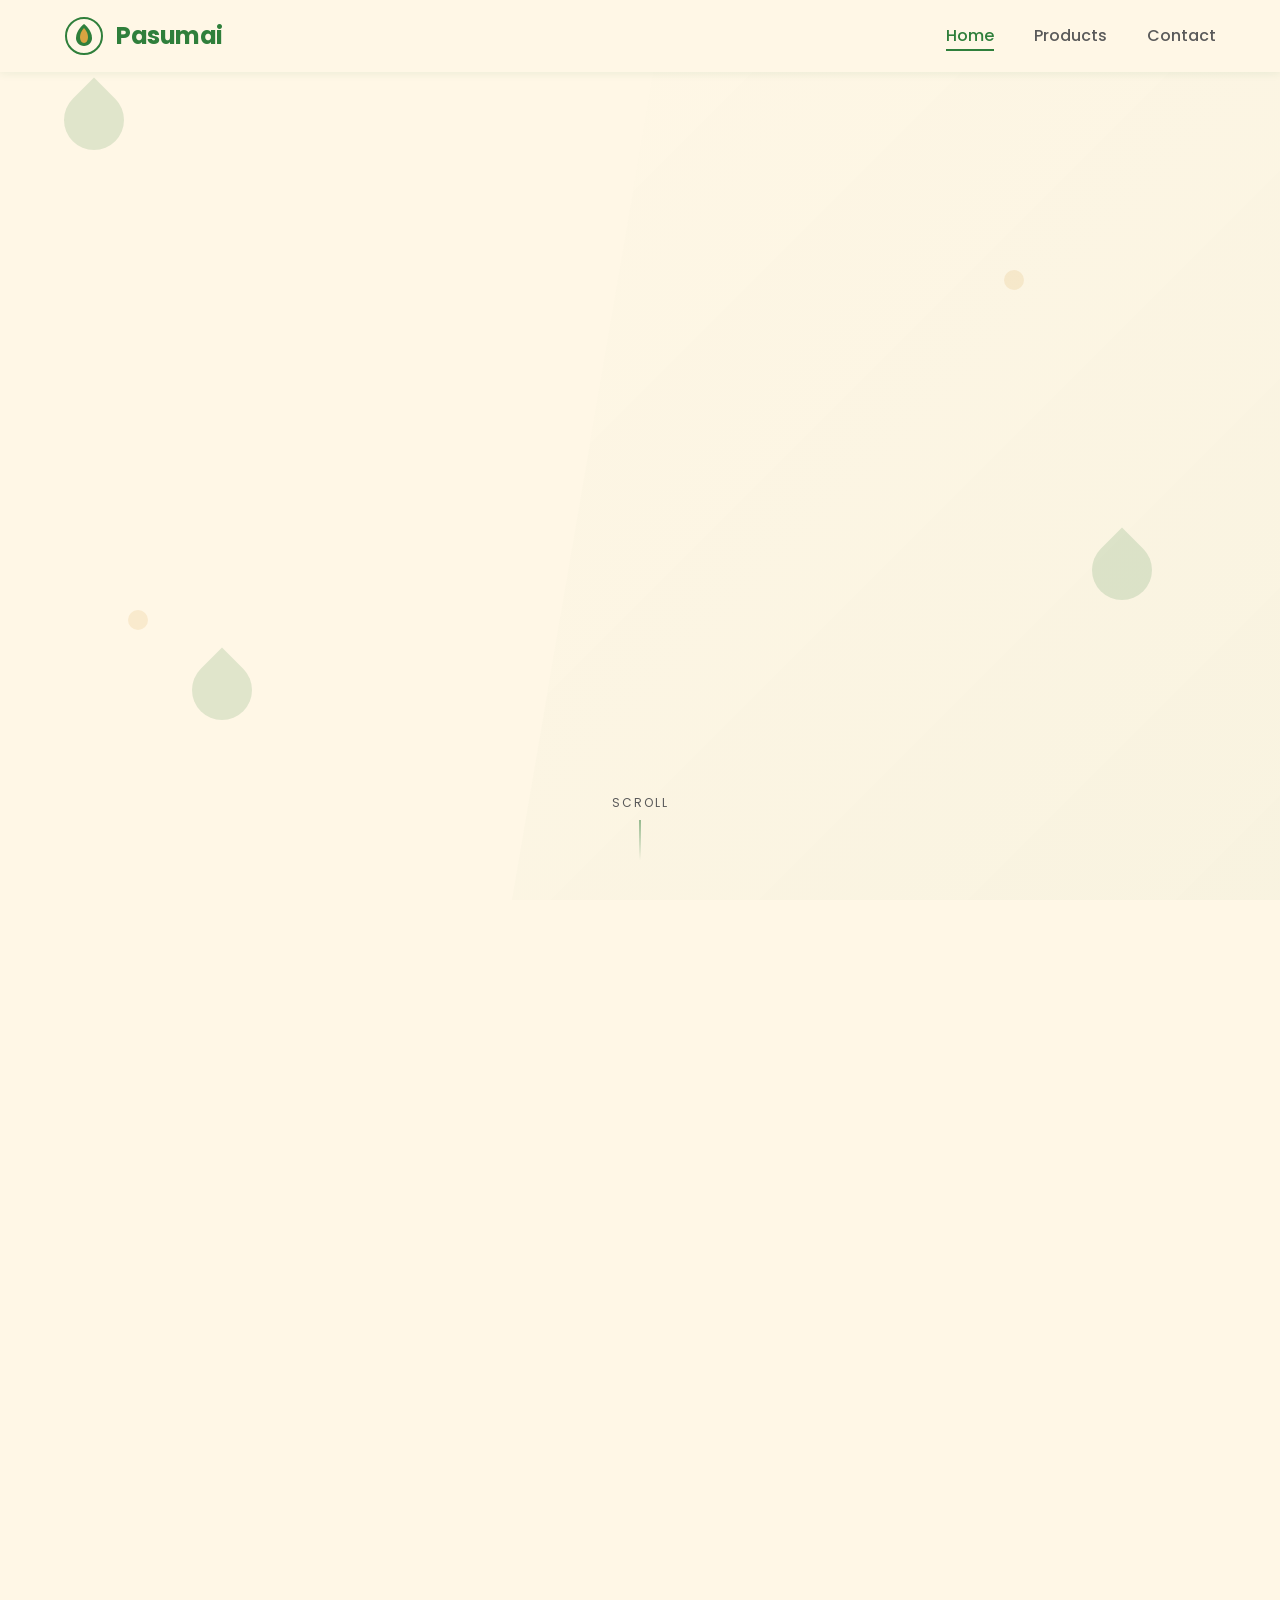
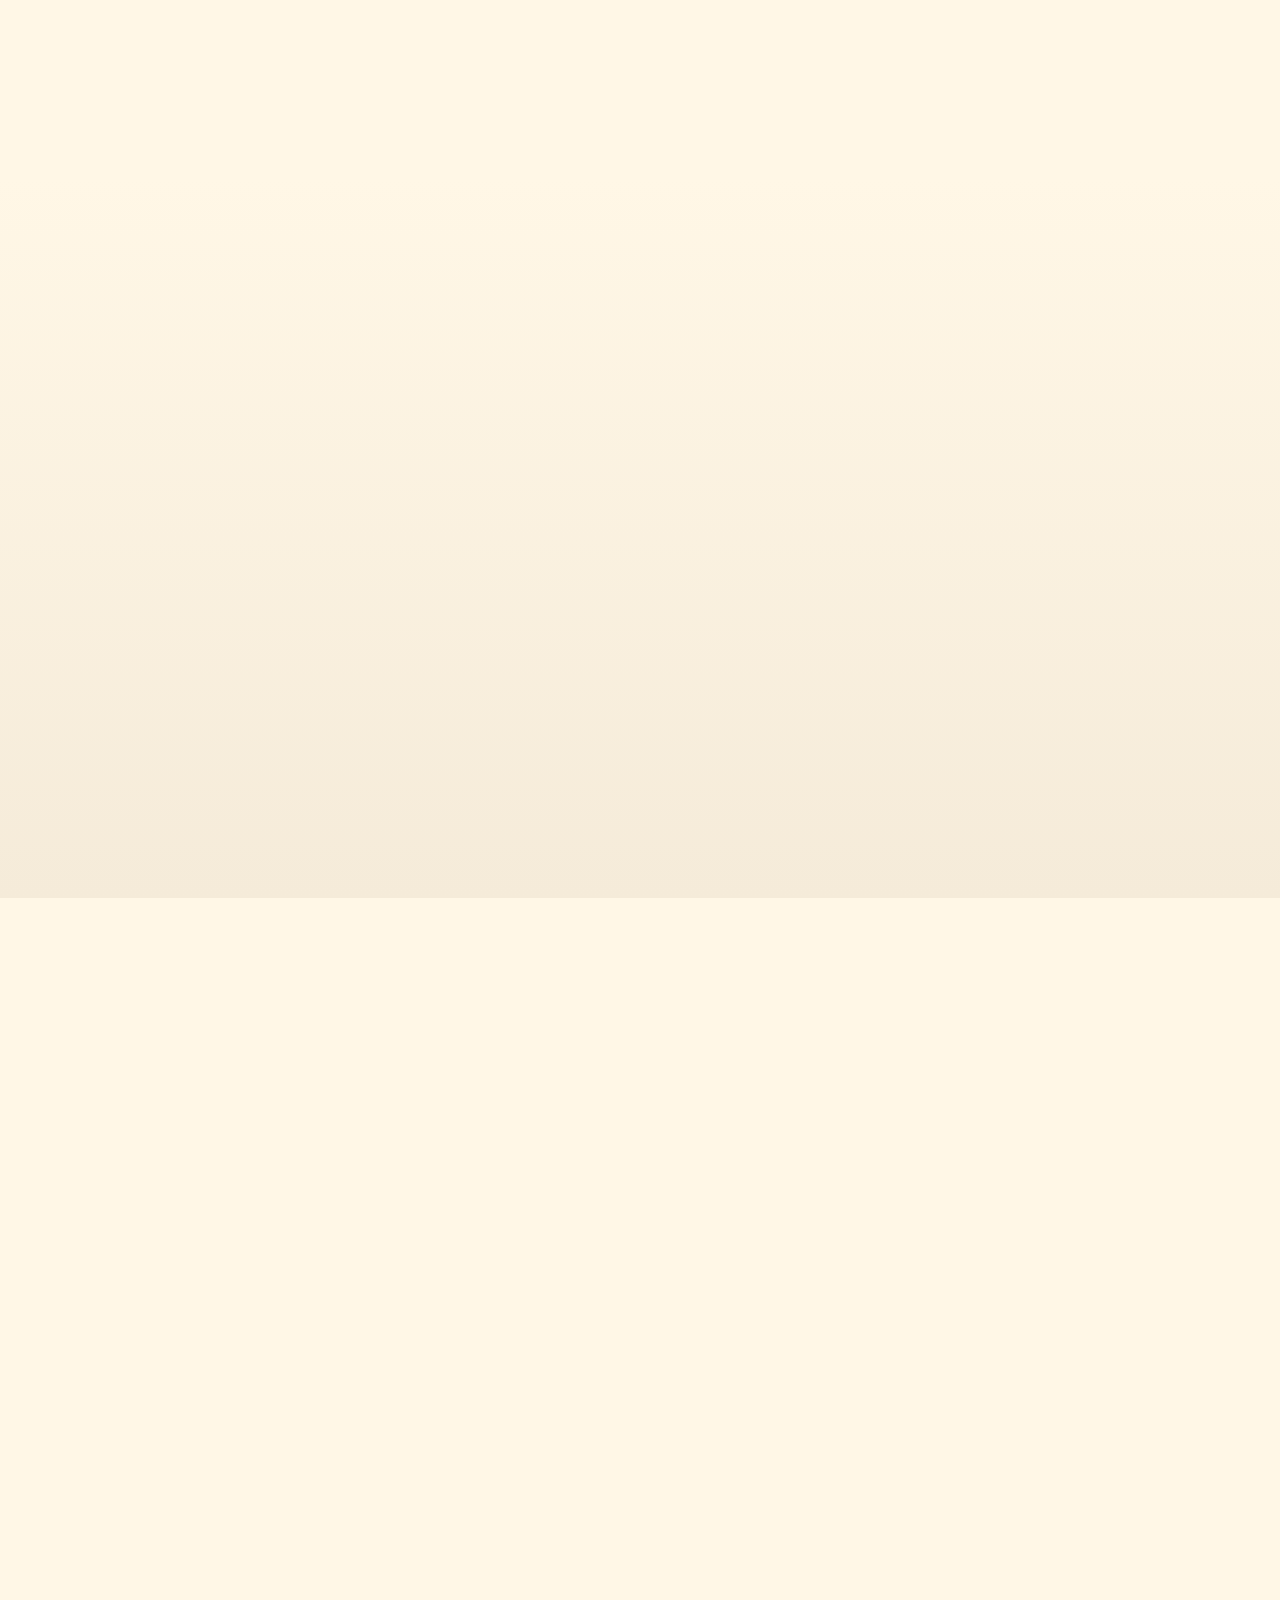
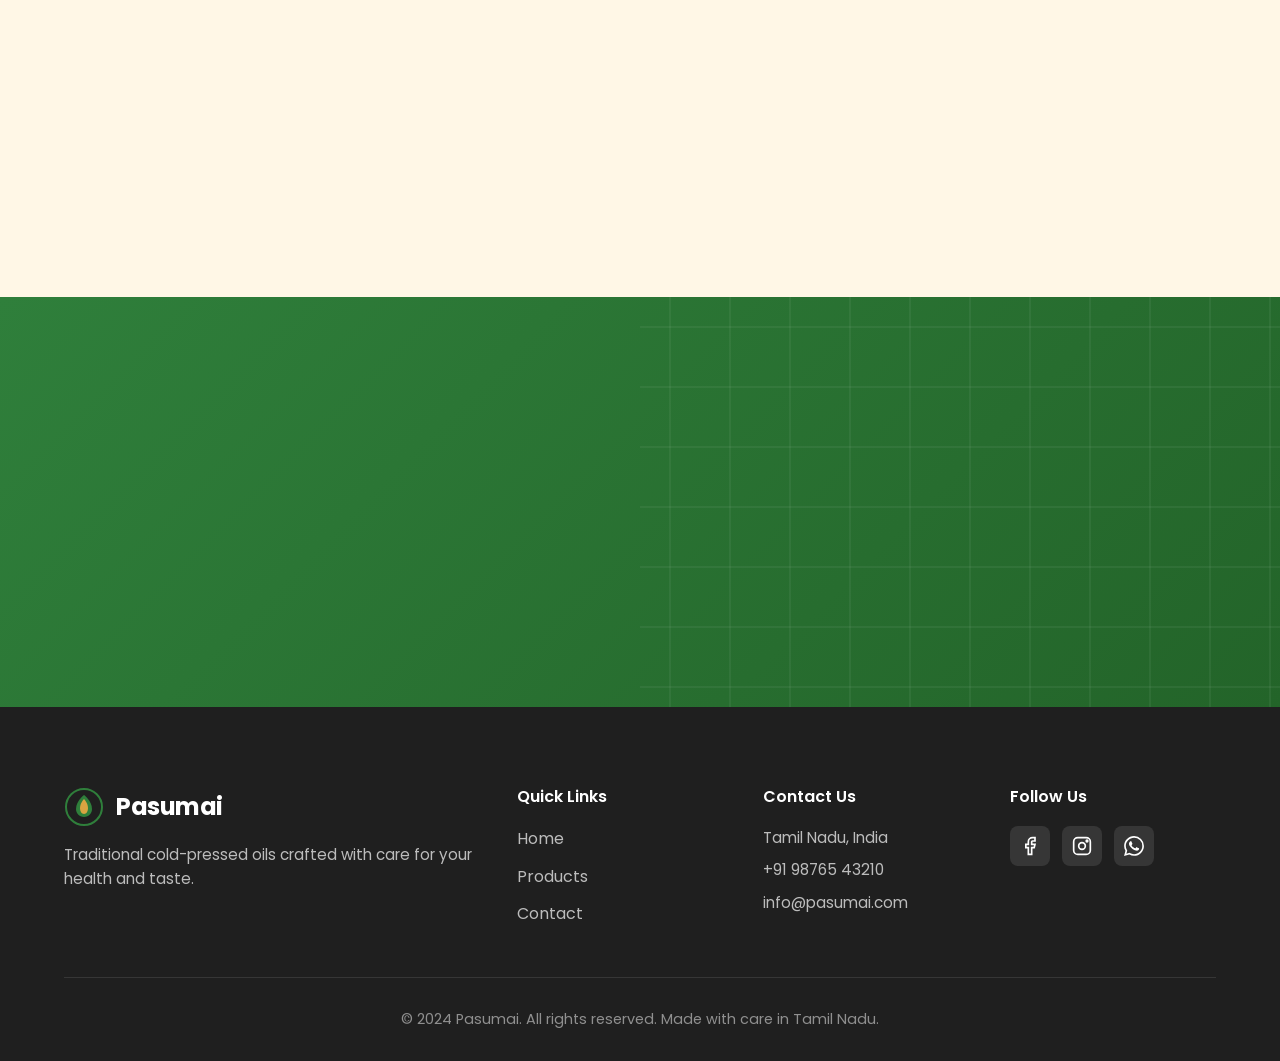
==== index.html @ 81ae9e36 "Add files via upload" ====
<!DOCTYPE html>
<html lang="en">
<head>
  <meta charset="UTF-8">
  <meta name="viewport" content="width=device-width, initial-scale=1.0">
  <title>Pasumai - Pure Cold-Pressed Oils</title>
  <link rel="preconnect" href="https://fonts.googleapis.com">
  <link rel="preconnect" href="https://fonts.gstatic.com" crossorigin>
  <link href="https://fonts.googleapis.com/css2?family=Poppins:wght@400;500;600;700&family=Tiro+Tamil&display=swap" rel="stylesheet">
  <link rel="stylesheet" href="style.css">
</head>
<body>
  <!-- Floating Elements Background -->
  <div class="floating-elements" aria-hidden="true">
    <div class="leaf leaf-1"></div>
    <div class="leaf leaf-2"></div>
    <div class="leaf leaf-3"></div>
    <div class="grain grain-1"></div>
    <div class="grain grain-2"></div>
  </div>

  <!-- Navigation -->
  <nav class="navbar" id="navbar">
    <div class="nav-container">
      <a href="index.html" class="logo">
        <svg class="logo-icon" viewBox="0 0 40 40" fill="none" xmlns="http://www.w3.org/2000/svg">
          <circle cx="20" cy="20" r="18" stroke="#2F7F3B" stroke-width="2"/>
          <path d="M20 8C20 8 12 14 12 22C12 26 15 30 20 30C25 30 28 26 28 22C28 14 20 8 20 8Z" fill="#2F7F3B"/>
          <path d="M20 12C20 12 16 16 16 21C16 24 17.5 27 20 27C22.5 27 24 24 24 21C24 16 20 12 20 12Z" fill="#D9A441"/>
        </svg>
        <span class="logo-text">Pasumai</span>
      </a>
      
      <button class="mobile-menu-btn" id="mobileMenuBtn" aria-label="Toggle menu">
        <span></span>
        <span></span>
        <span></span>
      </button>
      
      <ul class="nav-links" id="navLinks">
        <li><a href="index.html" class="active">Home</a></li>
        <li><a href="products.html">Products</a></li>
        <li><a href="contact.html">Contact</a></li>
      </ul>
    </div>
  </nav>

  <!-- Hero Section -->
  <section class="hero" id="hero">
    <div class="hero-bg-pattern"></div>
    <div class="hero-content">
      <div class="hero-text">
        <p class="hero-tagline reveal-up">Traditional Cold-Pressed Oils</p>
        <h1 class="hero-title reveal-up delay-1">Pure Oil.<br><span class="highlight">Pure Life.</span></h1>
        <p class="hero-description reveal-up delay-2">Experience the authentic taste of nature with our handcrafted chekku oils, made using traditional methods passed down through generations.</p>
        <div class="hero-buttons reveal-up delay-3">
          <a href="products.html" class="btn btn-primary">Explore Products</a>
          <a href="contact.html" class="btn btn-outline">Order Now</a>
        </div>
      </div>
      <div class="hero-visual reveal-scale">
        <div class="oil-drop-container">
          <div class="oil-drop"></div>
          <div class="oil-drop-shadow"></div>
        </div>
        <div class="decorative-circle circle-1"></div>
        <div class="decorative-circle circle-2"></div>
        <div class="decorative-circle circle-3"></div>
      </div>
    </div>
    <div class="scroll-indicator">
      <span>Scroll</span>
      <div class="scroll-line"></div>
    </div>
  </section>

  <!-- About Section -->
  <section class="about section" id="about">
    <div class="container">
      <div class="about-grid">
        <div class="about-image reveal-left">
          <div class="image-frame">
            <div class="image-placeholder">
              <svg viewBox="0 0 200 200" fill="none" xmlns="http://www.w3.org/2000/svg">
                <rect width="200" height="200" fill="#E8DCC8"/>
                <path d="M100 40C100 40 60 70 60 110C60 135 75 160 100 160C125 160 140 135 140 110C140 70 100 40 100 40Z" fill="#D9A441" opacity="0.6"/>
                <circle cx="100" cy="100" r="60" stroke="#2F7F3B" stroke-width="2" stroke-dasharray="8 4"/>
              </svg>
            </div>
          </div>
          <div class="experience-badge">
            <span class="years">25+</span>
            <span class="text">Years of<br>Tradition</span>
          </div>
        </div>
        <div class="about-content reveal-right">
          <span class="section-label">Our Story</span>
          <h2 class="section-title">Rooted in Tradition, Crafted with Care</h2>
          <p class="about-text">Pasumai was born in the heart of a small village in Tamil Nadu, where the art of cold-pressed oil making has been a cherished tradition for centuries. Our journey began with a simple mission: to bring the purest, most authentic oils to your kitchen.</p>
          <p class="about-text">Using ancient chekku methods and carefully selected seeds, we extract oils that retain all their natural nutrients, flavor, and aroma. No chemicals, no heat processing – just pure, honest oil the way nature intended.</p>
          <div class="about-stats">
            <div class="stat">
              <span class="stat-number" data-target="5000">0</span>
              <span class="stat-label">Happy Families</span>
            </div>
            <div class="stat">
              <span class="stat-number" data-target="100">0</span>
              <span class="stat-label">% Natural</span>
            </div>
            <div class="stat">
              <span class="stat-number" data-target="4">0</span>
              <span class="stat-label">Oil Varieties</span>
            </div>
          </div>
        </div>
      </div>
    </div>
  </section>

  <!-- Why Choose Us Section -->
  <section class="why-us section" id="why-us">
    <div class="container">
      <div class="section-header center reveal-up">
        <span class="section-label">Why Pasumai</span>
        <h2 class="section-title">The Difference is in the Details</h2>
      </div>
      <div class="features-grid">
        <div class="feature-card reveal-up delay-1">
          <div class="feature-icon">
            <svg viewBox="0 0 48 48" fill="none" xmlns="http://www.w3.org/2000/svg">
              <circle cx="24" cy="24" r="22" stroke="#2F7F3B" stroke-width="2"/>
              <path d="M24 12V36M16 20C16 20 18 16 24 16C30 16 32 20 32 20" stroke="#2F7F3B" stroke-width="2" stroke-linecap="round"/>
              <circle cx="24" cy="28" r="4" fill="#D9A441"/>
            </svg>
          </div>
          <h3 class="feature-title">100% Natural</h3>
          <p class="feature-text">No preservatives, no chemicals. Just pure, cold-pressed oil extracted from the finest seeds and nuts.</p>
        </div>
        <div class="feature-card reveal-up delay-2">
          <div class="feature-icon">
            <svg viewBox="0 0 48 48" fill="none" xmlns="http://www.w3.org/2000/svg">
              <circle cx="24" cy="24" r="22" stroke="#2F7F3B" stroke-width="2"/>
              <rect x="16" y="18" width="16" height="20" rx="2" stroke="#2F7F3B" stroke-width="2"/>
              <path d="M20 18V14C20 11.8 21.8 10 24 10C26.2 10 28 11.8 28 14V18" stroke="#2F7F3B" stroke-width="2"/>
              <circle cx="24" cy="28" r="3" fill="#D9A441"/>
            </svg>
          </div>
          <h3 class="feature-title">Traditional Method</h3>
          <p class="feature-text">Our chekku (wooden press) method preserves nutrients and delivers authentic flavor that modern methods cannot match.</p>
        </div>
        <div class="feature-card reveal-up delay-3">
          <div class="feature-icon">
            <svg viewBox="0 0 48 48" fill="none" xmlns="http://www.w3.org/2000/svg">
              <circle cx="24" cy="24" r="22" stroke="#2F7F3B" stroke-width="2"/>
              <path d="M16 28L22 34L34 18" stroke="#2F7F3B" stroke-width="3" stroke-linecap="round" stroke-linejoin="round"/>
            </svg>
          </div>
          <h3 class="feature-title">Quality Assured</h3>
          <p class="feature-text">Every batch is carefully tested to ensure purity, freshness, and consistent quality you can trust.</p>
        </div>
        <div class="feature-card reveal-up delay-4">
          <div class="feature-icon">
            <svg viewBox="0 0 48 48" fill="none" xmlns="http://www.w3.org/2000/svg">
              <circle cx="24" cy="24" r="22" stroke="#2F7F3B" stroke-width="2"/>
              <path d="M24 12L27 21H36L29 27L31 36L24 31L17 36L19 27L12 21H21L24 12Z" fill="#D9A441"/>
            </svg>
          </div>
          <h3 class="feature-title">Farm Fresh</h3>
          <p class="feature-text">We source directly from local farmers, ensuring fair prices and the freshest ingredients for our oils.</p>
        </div>
      </div>
    </div>
  </section>

  <!-- Featured Products Section -->
  <section class="featured-products section" id="featured">
    <div class="container">
      <div class="section-header reveal-up">
        <span class="section-label">Our Products</span>
        <h2 class="section-title">Handcrafted with Love</h2>
      </div>
      <div class="products-preview">
        <div class="product-card reveal-up delay-1">
          <div class="product-image">
            <div class="product-placeholder">
              <svg viewBox="0 0 100 100" fill="none" xmlns="http://www.w3.org/2000/svg">
                <rect width="100" height="100" fill="#F5EBD9"/>
                <path d="M50 25C50 25 30 40 30 60C30 75 38 85 50 85C62 85 70 75 70 60C70 40 50 25 50 25Z" fill="#C9A227"/>
              </svg>
            </div>
            <span class="product-badge">Bestseller</span>
          </div>
          <div class="product-info">
            <h3 class="product-name">Groundnut Oil</h3>
            <p class="product-desc">Perfect for everyday cooking with a rich, nutty flavor</p>
            <div class="product-price">₹220 <span>/ Liter</span></div>
          </div>
        </div>
        <div class="product-card reveal-up delay-2">
          <div class="product-image">
            <div class="product-placeholder">
              <svg viewBox="0 0 100 100" fill="none" xmlns="http://www.w3.org/2000/svg">
                <rect width="100" height="100" fill="#F5EBD9"/>
                <path d="M50 25C50 25 30 40 30 60C30 75 38 85 50 85C62 85 70 75 70 60C70 40 50 25 50 25Z" fill="#8B6914"/>
              </svg>
            </div>
            <span class="product-badge">Premium</span>
          </div>
          <div class="product-info">
            <h3 class="product-name">Nallennai (Sesame Oil)</h3>
            <p class="product-desc">Traditional sesame oil in two special variants</p>
            <div class="product-price">From ₹330 <span>/ Liter</span></div>
          </div>
        </div>
        <div class="product-card reveal-up delay-3">
          <div class="product-image">
            <div class="product-placeholder">
              <svg viewBox="0 0 100 100" fill="none" xmlns="http://www.w3.org/2000/svg">
                <rect width="100" height="100" fill="#F5EBD9"/>
                <path d="M50 25C50 25 30 40 30 60C30 75 38 85 50 85C62 85 70 75 70 60C70 40 50 25 50 25Z" fill="#E8E8E8"/>
              </svg>
            </div>
            <span class="product-badge">Pure</span>
          </div>
          <div class="product-info">
            <h3 class="product-name">Coconut Oil</h3>
            <p class="product-desc">Premium cold-pressed coconut oil for cooking and skin</p>
            <div class="product-price">₹380 <span>/ Liter</span></div>
          </div>
        </div>
      </div>
      <div class="section-cta reveal-up">
        <a href="products.html" class="btn btn-primary">View All Products</a>
      </div>
    </div>
  </section>

  <!-- CTA Section -->
  <section class="cta-section">
    <div class="cta-bg"></div>
    <div class="container">
      <div class="cta-content reveal-up">
        <h2>Ready to Experience Pure Goodness?</h2>
        <p>Order your first bottle of authentic cold-pressed oil today and taste the difference.</p>
        <a href="contact.html" class="btn btn-light">Place Your Order</a>
      </div>
    </div>
  </section>

  <!-- Footer -->
  <footer class="footer">
    <div class="container">
      <div class="footer-grid">
        <div class="footer-brand">
          <a href="index.html" class="logo">
            <svg class="logo-icon" viewBox="0 0 40 40" fill="none" xmlns="http://www.w3.org/2000/svg">
              <circle cx="20" cy="20" r="18" stroke="#2F7F3B" stroke-width="2"/>
              <path d="M20 8C20 8 12 14 12 22C12 26 15 30 20 30C25 30 28 26 28 22C28 14 20 8 20 8Z" fill="#2F7F3B"/>
              <path d="M20 12C20 12 16 16 16 21C16 24 17.5 27 20 27C22.5 27 24 24 24 21C24 16 20 12 20 12Z" fill="#D9A441"/>
            </svg>
            <span class="logo-text">Pasumai</span>
          </a>
          <p class="footer-desc">Traditional cold-pressed oils crafted with care for your health and taste.</p>
        </div>
        <div class="footer-links">
          <h4>Quick Links</h4>
          <ul>
            <li><a href="index.html">Home</a></li>
            <li><a href="products.html">Products</a></li>
            <li><a href="contact.html">Contact</a></li>
          </ul>
        </div>
        <div class="footer-contact">
          <h4>Contact Us</h4>
          <p>Tamil Nadu, India</p>
          <p>+91 98765 43210</p>
          <p>info@pasumai.com</p>
        </div>
        <div class="footer-social">
          <h4>Follow Us</h4>
          <div class="social-links">
            <a href="#" aria-label="Facebook" class="social-link">
              <svg viewBox="0 0 24 24" fill="none" stroke="currentColor" stroke-width="2">
                <path d="M18 2h-3a5 5 0 0 0-5 5v3H7v4h3v8h4v-8h3l1-4h-4V7a1 1 0 0 1 1-1h3z"/>
              </svg>
            </a>
            <a href="#" aria-label="Instagram" class="social-link">
              <svg viewBox="0 0 24 24" fill="none" stroke="currentColor" stroke-width="2">
                <rect x="2" y="2" width="20" height="20" rx="5"/>
                <circle cx="12" cy="12" r="4"/>
                <circle cx="18" cy="6" r="1" fill="currentColor"/>
              </svg>
            </a>
            <a href="#" aria-label="WhatsApp" class="social-link">
              <svg viewBox="0 0 24 24" fill="currentColor">
                <path d="M17.472 14.382c-.297-.149-1.758-.867-2.03-.967-.273-.099-.471-.148-.67.15-.197.297-.767.966-.94 1.164-.173.199-.347.223-.644.075-.297-.15-1.255-.463-2.39-1.475-.883-.788-1.48-1.761-1.653-2.059-.173-.297-.018-.458.13-.606.134-.133.298-.347.446-.52.149-.174.198-.298.298-.497.099-.198.05-.371-.025-.52-.075-.149-.669-1.612-.916-2.207-.242-.579-.487-.5-.669-.51-.173-.008-.371-.01-.57-.01-.198 0-.52.074-.792.372-.272.297-1.04 1.016-1.04 2.479 0 1.462 1.065 2.875 1.213 3.074.149.198 2.096 3.2 5.077 4.487.709.306 1.262.489 1.694.625.712.227 1.36.195 1.871.118.571-.085 1.758-.719 2.006-1.413.248-.694.248-1.289.173-1.413-.074-.124-.272-.198-.57-.347m-5.421 7.403h-.004a9.87 9.87 0 01-5.031-1.378l-.361-.214-3.741.982.998-3.648-.235-.374a9.86 9.86 0 01-1.51-5.26c.001-5.45 4.436-9.884 9.888-9.884 2.64 0 5.122 1.03 6.988 2.898a9.825 9.825 0 012.893 6.994c-.003 5.45-4.437 9.884-9.885 9.884m8.413-18.297A11.815 11.815 0 0012.05 0C5.495 0 .16 5.335.157 11.892c0 2.096.547 4.142 1.588 5.945L.057 24l6.305-1.654a11.882 11.882 0 005.683 1.448h.005c6.554 0 11.89-5.335 11.893-11.893a11.821 11.821 0 00-3.48-8.413z"/>
              </svg>
            </a>
          </div>
        </div>
      </div>
      <div class="footer-bottom">
        <p>&copy; 2024 Pasumai. All rights reserved. Made with care in Tamil Nadu.</p>
      </div>
    </div>
  </footer>

  <script src="script.js"></script>
</body>
</html>
---- style.css ----
/* ================================
   PASUMAI - Cold-Pressed Oils
   Premium Traditional Brand
   ================================ */

/* CSS Variables */
:root {
  --primary: #2F7F3B;
  --primary-dark: #236429;
  --primary-light: #4A9E58;
  --accent: #D9A441;
  --accent-light: #E8BC6A;
  --brown: #5A3B1E;
  --brown-light: #8B6240;
  --cream: #FFF7E6;
  --cream-dark: #F5EBD9;
  --text-dark: #1F1F1F;
  --text-muted: #5A5A5A;
  --white: #FFFFFF;
  --shadow-sm: 0 2px 8px rgba(47, 127, 59, 0.08);
  --shadow-md: 0 4px 20px rgba(47, 127, 59, 0.12);
  --shadow-lg: 0 8px 40px rgba(47, 127, 59, 0.15);
  --radius-sm: 8px;
  --radius-md: 12px;
  --radius-lg: 20px;
  --transition: 0.3s cubic-bezier(0.4, 0, 0.2, 1);
}

/* Reset & Base */
*, *::before, *::after {
  margin: 0;
  padding: 0;
  box-sizing: border-box;
}

html {
  scroll-behavior: smooth;
}

body {
  font-family: 'Poppins', sans-serif;
  font-weight: 400;
  font-size: 16px;
  line-height: 1.6;
  color: var(--text-dark);
  background-color: var(--cream);
  overflow-x: hidden;
}

img {
  max-width: 100%;
  display: block;
}

a {
  text-decoration: none;
  color: inherit;
  transition: var(--transition);
}

ul {
  list-style: none;
}

/* Typography */
h1, h2, h3, h4 {
  font-weight: 600;
  line-height: 1.2;
  color: var(--text-dark);
}

h1 { font-size: clamp(2.5rem, 5vw, 4rem); }
h2 { font-size: clamp(1.8rem, 4vw, 2.5rem); }
h3 { font-size: clamp(1.3rem, 3vw, 1.5rem); }

/* Container */
.container {
  width: 100%;
  max-width: 1200px;
  margin: 0 auto;
  padding: 0 24px;
}

/* Section */
.section {
  padding: 100px 0;
}

@media (max-width: 768px) {
  .section {
    padding: 60px 0;
  }
}

/* ================================
   FLOATING ELEMENTS (Background)
   ================================ */
.floating-elements {
  position: fixed;
  top: 0;
  left: 0;
  width: 100%;
  height: 100%;
  pointer-events: none;
  z-index: -1;
  overflow: hidden;
}

.leaf, .grain {
  position: absolute;
  opacity: 0.15;
  animation: floatLeaf 20s ease-in-out infinite;
}

.leaf {
  width: 60px;
  height: 60px;
  background: var(--primary);
  border-radius: 0 50% 50% 50%;
  transform: rotate(45deg);
}

.leaf-1 { top: 10%; left: 5%; animation-delay: 0s; }
.leaf-2 { top: 60%; right: 10%; animation-delay: -7s; }
.leaf-3 { bottom: 20%; left: 15%; animation-delay: -14s; }

.grain {
  width: 20px;
  height: 20px;
  background: var(--accent);
  border-radius: 50%;
}

.grain-1 { top: 30%; right: 20%; animation-delay: -3s; animation-duration: 25s; }
.grain-2 { bottom: 30%; left: 10%; animation-delay: -10s; animation-duration: 22s; }

@keyframes floatLeaf {
  0%, 100% {
    transform: rotate(45deg) translateY(0) translateX(0);
  }
  25% {
    transform: rotate(55deg) translateY(-20px) translateX(10px);
  }
  50% {
    transform: rotate(45deg) translateY(-40px) translateX(-5px);
  }
  75% {
    transform: rotate(35deg) translateY(-20px) translateX(15px);
  }
}

/* ================================
   NAVIGATION
   ================================ */
.navbar {
  position: fixed;
  top: 0;
  left: 0;
  width: 100%;
  z-index: 1000;
  background: rgba(255, 247, 230, 0.95);
  backdrop-filter: blur(10px);
  box-shadow: var(--shadow-sm);
  transition: var(--transition);
}

.navbar.scrolled {
  background: rgba(255, 255, 255, 0.98);
  box-shadow: var(--shadow-md);
}

.nav-container {
  display: flex;
  justify-content: space-between;
  align-items: center;
  max-width: 1200px;
  margin: 0 auto;
  padding: 16px 24px;
}

.logo {
  display: flex;
  align-items: center;
  gap: 12px;
}

.logo-icon {
  width: 40px;
  height: 40px;
}

.logo-text {
  font-size: 1.5rem;
  font-weight: 700;
  color: var(--primary);
  letter-spacing: -0.5px;
}

.nav-links {
  display: flex;
  gap: 40px;
}

.nav-links a {
  font-weight: 500;
  color: var(--text-muted);
  position: relative;
  padding: 4px 0;
}

.nav-links a::after {
  content: '';
  position: absolute;
  bottom: 0;
  left: 0;
  width: 0;
  height: 2px;
  background: var(--primary);
  transition: var(--transition);
}

.nav-links a:hover,
.nav-links a.active {
  color: var(--primary);
}

.nav-links a:hover::after,
.nav-links a.active::after {
  width: 100%;
}

/* Mobile Menu Button */
.mobile-menu-btn {
  display: none;
  flex-direction: column;
  gap: 6px;
  padding: 8px;
  background: none;
  border: none;
  cursor: pointer;
}

.mobile-menu-btn span {
  display: block;
  width: 24px;
  height: 2px;
  background: var(--text-dark);
  transition: var(--transition);
}

.mobile-menu-btn.active span:nth-child(1) {
  transform: rotate(45deg) translate(6px, 6px);
}

.mobile-menu-btn.active span:nth-child(2) {
  opacity: 0;
}

.mobile-menu-btn.active span:nth-child(3) {
  transform: rotate(-45deg) translate(6px, -6px);
}

@media (max-width: 768px) {
  .mobile-menu-btn {
    display: flex;
  }
  
  .nav-links {
    position: fixed;
    top: 72px;
    left: 0;
    width: 100%;
    flex-direction: column;
    gap: 0;
    background: var(--white);
    padding: 0;
    max-height: 0;
    overflow: hidden;
    transition: var(--transition);
    box-shadow: var(--shadow-md);
  }
  
  .nav-links.active {
    max-height: 300px;
    padding: 20px 0;
  }
  
  .nav-links li {
    text-align: center;
    padding: 12px 24px;
    border-bottom: 1px solid var(--cream-dark);
  }
  
  .nav-links li:last-child {
    border-bottom: none;
  }
}

/* ================================
   HERO SECTION
   ================================ */
.hero {
  min-height: 100vh;
  display: flex;
  align-items: center;
  position: relative;
  padding-top: 80px;
  overflow: hidden;
}

.hero-bg-pattern {
  position: absolute;
  top: 0;
  right: 0;
  width: 60%;
  height: 100%;
  background: linear-gradient(135deg, transparent 0%, rgba(47, 127, 59, 0.03) 100%);
  clip-path: polygon(20% 0, 100% 0, 100% 100%, 0% 100%);
}

.hero-content {
  display: grid;
  grid-template-columns: 1fr 1fr;
  gap: 60px;
  align-items: center;
  max-width: 1200px;
  margin: 0 auto;
  padding: 0 24px;
}

.hero-tagline {
  font-size: 0.9rem;
  font-weight: 500;
  color: var(--primary);
  text-transform: uppercase;
  letter-spacing: 2px;
  margin-bottom: 16px;
}

.hero-title {
  margin-bottom: 24px;
}

.hero-title .highlight {
  color: var(--primary);
  position: relative;
}

.hero-title .highlight::after {
  content: '';
  position: absolute;
  bottom: 8px;
  left: 0;
  width: 100%;
  height: 12px;
  background: var(--accent);
  opacity: 0.3;
  z-index: -1;
}

.hero-description {
  font-size: 1.1rem;
  color: var(--text-muted);
  margin-bottom: 32px;
  max-width: 500px;
}

.hero-buttons {
  display: flex;
  gap: 16px;
  flex-wrap: wrap;
}

/* Hero Visual */
.hero-visual {
  position: relative;
  display: flex;
  justify-content: center;
  align-items: center;
  height: 500px;
}

.oil-drop-container {
  position: relative;
  z-index: 2;
}

.oil-drop {
  width: 200px;
  height: 260px;
  background: linear-gradient(180deg, var(--accent-light) 0%, var(--accent) 50%, #C4912E 100%);
  border-radius: 50% 50% 50% 50% / 60% 60% 40% 40%;
  position: relative;
  animation: dropFloat 4s ease-in-out infinite;
  box-shadow: 
    inset -20px -20px 40px rgba(0,0,0,0.1),
    inset 20px 20px 40px rgba(255,255,255,0.3),
    0 30px 60px rgba(217, 164, 65, 0.4);
}

.oil-drop::before {
  content: '';
  position: absolute;
  top: 20%;
  left: 20%;
  width: 30%;
  height: 30%;
  background: rgba(255, 255, 255, 0.4);
  border-radius: 50%;
  filter: blur(8px);
}

.oil-drop-shadow {
  width: 150px;
  height: 20px;
  background: rgba(47, 127, 59, 0.2);
  border-radius: 50%;
  margin-top: 30px;
  animation: shadowPulse 4s ease-in-out infinite;
}

@keyframes dropFloat {
  0%, 100% { transform: translateY(0); }
  50% { transform: translateY(-20px); }
}

@keyframes shadowPulse {
  0%, 100% { transform: scale(1); opacity: 0.6; }
  50% { transform: scale(0.9); opacity: 0.4; }
}

/* Decorative Circles */
.decorative-circle {
  position: absolute;
  border: 2px solid var(--primary);
  border-radius: 50%;
  opacity: 0.2;
}

.circle-1 {
  width: 350px;
  height: 350px;
  animation: rotateCircle 30s linear infinite;
}

.circle-2 {
  width: 280px;
  height: 280px;
  animation: rotateCircle 25s linear infinite reverse;
}

.circle-3 {
  width: 420px;
  height: 420px;
  animation: rotateCircle 35s linear infinite;
}

@keyframes rotateCircle {
  from { transform: rotate(0deg); }
  to { transform: rotate(360deg); }
}

/* Scroll Indicator */
.scroll-indicator {
  position: absolute;
  bottom: 40px;
  left: 50%;
  transform: translateX(-50%);
  display: flex;
  flex-direction: column;
  align-items: center;
  gap: 8px;
  color: var(--text-muted);
  font-size: 0.75rem;
  letter-spacing: 2px;
  text-transform: uppercase;
}

.scroll-line {
  width: 1px;
  height: 40px;
  background: linear-gradient(to bottom, var(--primary), transparent);
  animation: scrollLine 2s ease-in-out infinite;
}

@keyframes scrollLine {
  0%, 100% { transform: scaleY(1); opacity: 1; }
  50% { transform: scaleY(0.5); opacity: 0.5; }
}

@media (max-width: 968px) {
  .hero-content {
    grid-template-columns: 1fr;
    text-align: center;
  }
  
  .hero-description {
    margin-left: auto;
    margin-right: auto;
  }
  
  .hero-buttons {
    justify-content: center;
  }
  
  .hero-visual {
    height: 350px;
    order: -1;
  }
  
  .oil-drop {
    width: 150px;
    height: 200px;
  }
  
  .decorative-circle {
    transform: scale(0.7);
  }
}

/* ================================
   BUTTONS
   ================================ */
.btn {
  display: inline-flex;
  align-items: center;
  justify-content: center;
  gap: 8px;
  padding: 14px 32px;
  font-family: inherit;
  font-size: 1rem;
  font-weight: 600;
  border-radius: var(--radius-sm);
  border: 2px solid transparent;
  cursor: pointer;
  transition: var(--transition);
  position: relative;
  overflow: hidden;
}

.btn::before {
  content: '';
  position: absolute;
  top: 50%;
  left: 50%;
  width: 0;
  height: 0;
  background: rgba(255, 255, 255, 0.2);
  border-radius: 50%;
  transform: translate(-50%, -50%);
  transition: width 0.6s, height 0.6s;
}

.btn:hover::before {
  width: 300px;
  height: 300px;
}

.btn-primary {
  background: var(--primary);
  color: var(--white);
  border-color: var(--primary);
}

.btn-primary:hover {
  background: var(--primary-dark);
  border-color: var(--primary-dark);
  transform: translateY(-2px);
  box-shadow: var(--shadow-md);
}

.btn-outline {
  background: transparent;
  color: var(--primary);
  border-color: var(--primary);
}

.btn-outline:hover {
  background: var(--primary);
  color: var(--white);
  transform: translateY(-2px);
}

.btn-light {
  background: var(--white);
  color: var(--primary);
  border-color: var(--white);
}

.btn-light:hover {
  background: var(--cream);
  border-color: var(--cream);
  transform: translateY(-2px);
}

.btn-full {
  width: 100%;
}

/* ================================
   SECTION HEADERS
   ================================ */
.section-label {
  display: inline-block;
  font-size: 0.85rem;
  font-weight: 600;
  color: var(--primary);
  text-transform: uppercase;
  letter-spacing: 3px;
  margin-bottom: 12px;
  position: relative;
  padding-left: 50px;
}

.section-label::before {
  content: '';
  position: absolute;
  left: 0;
  top: 50%;
  width: 35px;
  height: 2px;
  background: var(--accent);
  transform: translateY(-50%);
}

.section-header {
  margin-bottom: 50px;
}

.section-header.center {
  text-align: center;
}

.section-header.center .section-label {
  padding-left: 0;
}

.section-header.center .section-label::before {
  display: none;
}

.section-title {
  color: var(--text-dark);
}

/* ================================
   ABOUT SECTION
   ================================ */
.about-grid {
  display: grid;
  grid-template-columns: 1fr 1fr;
  gap: 80px;
  align-items: center;
}

.about-image {
  position: relative;
}

.image-frame {
  position: relative;
  border-radius: var(--radius-lg);
  overflow: hidden;
  box-shadow: var(--shadow-lg);
}

.image-placeholder {
  aspect-ratio: 4/5;
  background: var(--cream-dark);
}

.image-placeholder svg {
  width: 100%;
  height: 100%;
}

.experience-badge {
  position: absolute;
  bottom: -20px;
  right: -20px;
  background: var(--primary);
  color: var(--white);
  padding: 24px;
  border-radius: var(--radius-md);
  text-align: center;
  box-shadow: var(--shadow-md);
}

.experience-badge .years {
  display: block;
  font-size: 2.5rem;
  font-weight: 700;
  line-height: 1;
}

.experience-badge .text {
  font-size: 0.85rem;
  line-height: 1.3;
}

.about-content .section-label {
  margin-bottom: 16px;
}

.about-text {
  color: var(--text-muted);
  margin-bottom: 20px;
}

.about-stats {
  display: flex;
  gap: 40px;
  margin-top: 40px;
  padding-top: 40px;
  border-top: 1px solid var(--cream-dark);
}

.stat {
  text-align: center;
}

.stat-number {
  display: block;
  font-size: 2.5rem;
  font-weight: 700;
  color: var(--primary);
  line-height: 1;
}

.stat-label {
  font-size: 0.9rem;
  color: var(--text-muted);
  margin-top: 8px;
}

@media (max-width: 968px) {
  .about-grid {
    grid-template-columns: 1fr;
    gap: 50px;
  }
  
  .about-image {
    max-width: 400px;
    margin: 0 auto;
  }
  
  .experience-badge {
    bottom: -10px;
    right: -10px;
    padding: 16px;
  }
  
  .about-stats {
    justify-content: center;
  }
}

@media (max-width: 480px) {
  .about-stats {
    flex-direction: column;
    gap: 24px;
  }
}

/* ================================
   WHY US SECTION
   ================================ */
.why-us {
  background: linear-gradient(180deg, var(--cream) 0%, var(--cream-dark) 100%);
}

.features-grid {
  display: grid;
  grid-template-columns: repeat(4, 1fr);
  gap: 30px;
}

.feature-card {
  background: var(--white);
  padding: 40px 30px;
  border-radius: var(--radius-md);
  text-align: center;
  box-shadow: var(--shadow-sm);
  transition: var(--transition);
  position: relative;
  overflow: hidden;
}

.feature-card::before {
  content: '';
  position: absolute;
  top: 0;
  left: 0;
  width: 100%;
  height: 4px;
  background: linear-gradient(90deg, var(--primary), var(--accent));
  transform: scaleX(0);
  transition: var(--transition);
}

.feature-card:hover {
  transform: translateY(-8px);
  box-shadow: var(--shadow-lg);
}

.feature-card:hover::before {
  transform: scaleX(1);
}

.feature-icon {
  width: 70px;
  height: 70px;
  margin: 0 auto 20px;
}

.feature-icon svg {
  width: 100%;
  height: 100%;
}

.feature-title {
  margin-bottom: 12px;
  color: var(--text-dark);
}

.feature-text {
  font-size: 0.95rem;
  color: var(--text-muted);
}

@media (max-width: 968px) {
  .features-grid {
    grid-template-columns: repeat(2, 1fr);
  }
}

@media (max-width: 580px) {
  .features-grid {
    grid-template-columns: 1fr;
  }
}

/* ================================
   FEATURED PRODUCTS
   ================================ */
.products-preview {
  display: grid;
  grid-template-columns: repeat(3, 1fr);
  gap: 30px;
}

.product-card {
  background: var(--white);
  border-radius: var(--radius-md);
  overflow: hidden;
  box-shadow: var(--shadow-sm);
  transition: var(--transition);
}

.product-card:hover {
  transform: translateY(-8px);
  box-shadow: var(--shadow-lg);
}

.product-image {
  position: relative;
  overflow: hidden;
}

.product-placeholder {
  aspect-ratio: 1;
  background: var(--cream-dark);
  transition: var(--transition);
}

.product-card:hover .product-placeholder {
  transform: scale(1.05);
}

.product-badge {
  position: absolute;
  top: 16px;
  left: 16px;
  background: var(--primary);
  color: var(--white);
  padding: 6px 14px;
  font-size: 0.75rem;
  font-weight: 600;
  border-radius: 20px;
  text-transform: uppercase;
  letter-spacing: 1px;
}

.product-info {
  padding: 24px;
}

.product-name {
  margin-bottom: 8px;
  color: var(--text-dark);
}

.product-desc {
  font-size: 0.9rem;
  color: var(--text-muted);
  margin-bottom: 16px;
}

.product-price {
  font-size: 1.5rem;
  font-weight: 700;
  color: var(--primary);
}

.product-price span {
  font-size: 0.9rem;
  font-weight: 400;
  color: var(--text-muted);
}

.section-cta {
  text-align: center;
  margin-top: 50px;
}

@media (max-width: 968px) {
  .products-preview {
    grid-template-columns: repeat(2, 1fr);
  }
}

@media (max-width: 580px) {
  .products-preview {
    grid-template-columns: 1fr;
    max-width: 350px;
    margin: 0 auto;
  }
}

/* ================================
   CTA SECTION
   ================================ */
.cta-section {
  position: relative;
  padding: 100px 0;
  overflow: hidden;
}

.cta-bg {
  position: absolute;
  top: 0;
  left: 0;
  width: 100%;
  height: 100%;
  background: linear-gradient(135deg, var(--primary) 0%, var(--primary-dark) 100%);
}

.cta-bg::before {
  content: '';
  position: absolute;
  top: 0;
  right: 0;
  width: 50%;
  height: 100%;
  background: url("data:image/svg+xml,%3Csvg width='60' height='60' viewBox='0 0 60 60' xmlns='http://www.w3.org/2000/svg'%3E%3Cpath d='M30 0L30 60M0 30L60 30' stroke='%23ffffff' stroke-width='1' stroke-opacity='0.1'/%3E%3C/svg%3E");
}

.cta-content {
  position: relative;
  text-align: center;
  color: var(--white);
}

.cta-content h2 {
  color: var(--white);
  margin-bottom: 16px;
}

.cta-content p {
  font-size: 1.1rem;
  opacity: 0.9;
  margin-bottom: 32px;
  max-width: 500px;
  margin-left: auto;
  margin-right: auto;
}

/* ================================
   FOOTER
   ================================ */
.footer {
  background: var(--text-dark);
  color: var(--white);
  padding: 80px 0 30px;
}

.footer-grid {
  display: grid;
  grid-template-columns: 2fr 1fr 1fr 1fr;
  gap: 40px;
  margin-bottom: 50px;
}

.footer-brand .logo-text {
  color: var(--white);
}

.footer-desc {
  color: rgba(255, 255, 255, 0.7);
  margin-top: 16px;
  font-size: 0.95rem;
}

.footer-links h4,
.footer-contact h4,
.footer-social h4 {
  color: var(--white);
  font-size: 1rem;
  margin-bottom: 20px;
}

.footer-links ul {
  display: flex;
  flex-direction: column;
  gap: 12px;
}

.footer-links a {
  color: rgba(255, 255, 255, 0.7);
}

.footer-links a:hover {
  color: var(--accent);
}

.footer-contact p {
  color: rgba(255, 255, 255, 0.7);
  margin-bottom: 8px;
  font-size: 0.95rem;
}

.social-links {
  display: flex;
  gap: 12px;
}

.social-link {
  width: 40px;
  height: 40px;
  display: flex;
  align-items: center;
  justify-content: center;
  background: rgba(255, 255, 255, 0.1);
  border-radius: var(--radius-sm);
  color: var(--white);
  transition: var(--transition);
}

.social-link:hover {
  background: var(--primary);
  transform: translateY(-3px);
}

.social-link svg {
  width: 20px;
  height: 20px;
}

.footer-bottom {
  text-align: center;
  padding-top: 30px;
  border-top: 1px solid rgba(255, 255, 255, 0.1);
}

.footer-bottom p {
  color: rgba(255, 255, 255, 0.5);
  font-size: 0.9rem;
}

@media (max-width: 968px) {
  .footer-grid {
    grid-template-columns: repeat(2, 1fr);
  }
}

@media (max-width: 580px) {
  .footer-grid {
    grid-template-columns: 1fr;
    text-align: center;
  }
  
  .social-links {
    justify-content: center;
  }
}

/* ================================
   PAGE HEADER (Products & Contact)
   ================================ */
.page-header {
  position: relative;
  padding: 160px 0 80px;
  overflow: hidden;
}

.page-header-bg {
  position: absolute;
  top: 0;
  left: 0;
  width: 100%;
  height: 100%;
  background: linear-gradient(135deg, var(--cream) 0%, var(--cream-dark) 100%);
}

.page-header-content {
  position: relative;
  text-align: center;
}

.page-header-content h1 {
  margin-bottom: 16px;
}

.page-header-content p {
  font-size: 1.1rem;
  color: var(--text-muted);
  max-width: 500px;
  margin: 0 auto;
}

/* ================================
   PRODUCTS PAGE
   ================================ */
.products-section {
  background: var(--white);
}

.products-grid {
  display: flex;
  flex-direction: column;
  gap: 60px;
}

.product-card-full {
  display: grid;
  grid-template-columns: 400px 1fr;
  gap: 50px;
  background: var(--cream);
  border-radius: var(--radius-lg);
  overflow: hidden;
  box-shadow: var(--shadow-md);
  transition: var(--transition);
}

.product-card-full:hover {
  box-shadow: var(--shadow-lg);
}

.product-card-full.featured {
  background: linear-gradient(135deg, var(--cream) 0%, #E8DCC8 100%);
  border: 2px solid var(--accent);
}

.product-image-full {
  position: relative;
}

.product-placeholder-large {
  aspect-ratio: 1;
  background: var(--cream-dark);
}

.product-placeholder-large svg {
  width: 100%;
  height: 100%;
}

.product-badge-large {
  position: absolute;
  top: 20px;
  left: 20px;
  background: var(--primary);
  color: var(--white);
  padding: 10px 20px;
  font-size: 0.8rem;
  font-weight: 600;
  border-radius: var(--radius-sm);
  text-transform: uppercase;
  letter-spacing: 1px;
}

.product-badge-large.premium {
  background: linear-gradient(135deg, var(--accent) 0%, var(--brown) 100%);
}

.product-info-full {
  padding: 40px 40px 40px 0;
  display: flex;
  flex-direction: column;
  justify-content: center;
}

.product-title {
  margin-bottom: 8px;
}

.product-tagline {
  font-family: 'Tiro Tamil', serif;
  font-size: 1.1rem;
  color: var(--primary);
  margin-bottom: 20px;
}

.product-description {
  color: var(--text-muted);
  margin-bottom: 24px;
  line-height: 1.8;
}

.product-features {
  margin-bottom: 24px;
}

.product-features li {
  padding: 8px 0;
  padding-left: 28px;
  position: relative;
  color: var(--text-muted);
}

.product-features li::before {
  content: '';
  position: absolute;
  left: 0;
  top: 14px;
  width: 16px;
  height: 16px;
  background: var(--primary);
  border-radius: 50%;
  background-image: url("data:image/svg+xml,%3Csvg xmlns='http://www.w3.org/2000/svg' viewBox='0 0 24 24' fill='none' stroke='white' stroke-width='3'%3E%3Cpath d='M5 12l5 5L20 7'/%3E%3C/svg%3E");
  background-size: 10px;
  background-position: center;
  background-repeat: no-repeat;
}

.product-pricing {
  margin-bottom: 24px;
}

.price-main {
  font-size: 2rem;
  font-weight: 700;
  color: var(--primary);
}

.price-unit {
  font-size: 1rem;
  font-weight: 400;
  color: var(--text-muted);
}

/* Variant Cards */
.variant-cards {
  display: grid;
  grid-template-columns: 1fr 1fr;
  gap: 20px;
  margin-bottom: 24px;
}

.variant-card {
  background: var(--white);
  padding: 24px;
  border-radius: var(--radius-md);
  box-shadow: var(--shadow-sm);
}

.variant-card h4 {
  color: var(--brown);
  margin-bottom: 8px;
}

.variant-card p {
  font-size: 0.9rem;
  color: var(--text-muted);
  margin-bottom: 12px;
}

.variant-price .price-main {
  font-size: 1.5rem;
}

@media (max-width: 968px) {
  .product-card-full {
    grid-template-columns: 1fr;
  }
  
  .product-info-full {
    padding: 30px;
  }
  
  .variant-cards {
    grid-template-columns: 1fr;
  }
}

/* Info Banner */
.info-banner {
  background: var(--cream-dark);
  padding: 40px 0;
}

.info-grid {
  display: flex;
  justify-content: center;
  gap: 60px;
  flex-wrap: wrap;
}

.info-item {
  display: flex;
  align-items: center;
  gap: 12px;
  color: var(--text-dark);
}

.info-item svg {
  width: 28px;
  height: 28px;
  flex-shrink: 0;
}

/* ================================
   CONTACT PAGE
   ================================ */
.contact-section {
  background: var(--cream);
}

.contact-grid {
  display: grid;
  grid-template-columns: 1.2fr 1fr;
  gap: 50px;
}

/* Form Card */
.form-card {
  background: var(--white);
  padding: 50px;
  border-radius: var(--radius-lg);
  box-shadow: var(--shadow-md);
}

.form-card h2 {
  margin-bottom: 8px;
}

.form-subtitle {
  color: var(--text-muted);
  margin-bottom: 32px;
}

.form-group {
  margin-bottom: 24px;
}

.form-group label {
  display: block;
  font-weight: 500;
  margin-bottom: 8px;
  color: var(--text-dark);
}

.form-group input,
.form-group select,
.form-group textarea {
  width: 100%;
  padding: 14px 18px;
  font-family: inherit;
  font-size: 1rem;
  border: 2px solid var(--cream-dark);
  border-radius: var(--radius-sm);
  background: var(--cream);
  color: var(--text-dark);
  transition: var(--transition);
}

.form-group input:focus,
.form-group select:focus,
.form-group textarea:focus {
  outline: none;
  border-color: var(--primary);
  background: var(--white);
  box-shadow: 0 0 0 4px rgba(47, 127, 59, 0.1);
}

.form-group input::placeholder,
.form-group textarea::placeholder {
  color: var(--text-muted);
}

.form-group select {
  cursor: pointer;
  appearance: none;
  background-image: url("data:image/svg+xml,%3Csvg xmlns='http://www.w3.org/2000/svg' width='24' height='24' viewBox='0 0 24 24' fill='none' stroke='%235A5A5A' stroke-width='2'%3E%3Cpath d='M6 9l6 6 6-6'/%3E%3C/svg%3E");
  background-repeat: no-repeat;
  background-position: right 14px center;
  background-size: 20px;
}

.error-message {
  display: block;
  color: #DC3545;
  font-size: 0.85rem;
  margin-top: 6px;
}

.form-group.error input,
.form-group.error select {
  border-color: #DC3545;
}

.form-total {
  display: flex;
  justify-content: space-between;
  align-items: center;
  padding: 20px;
  background: var(--cream);
  border-radius: var(--radius-sm);
  margin-bottom: 24px;
  font-weight: 500;
}

.total-amount {
  font-size: 1.5rem;
  font-weight: 700;
  color: var(--primary);
}

/* Success Message */
.success-message {
  text-align: center;
  padding: 40px;
}

.success-message.hidden {
  display: none;
}

.success-icon {
  width: 80px;
  height: 80px;
  margin: 0 auto 24px;
  background: var(--primary);
  border-radius: 50%;
  display: flex;
  align-items: center;
  justify-content: center;
  animation: successPop 0.5s ease;
}

.success-icon svg {
  width: 40px;
  height: 40px;
  stroke: var(--white);
}

@keyframes successPop {
  0% { transform: scale(0); }
  50% { transform: scale(1.1); }
  100% { transform: scale(1); }
}

.success-message h3 {
  color: var(--primary);
  margin-bottom: 12px;
}

.success-message p {
  color: var(--text-muted);
}

/* Contact Info */
.contact-info {
  display: flex;
  flex-direction: column;
  gap: 30px;
}

.info-card, .hours-card {
  background: var(--white);
  padding: 30px;
  border-radius: var(--radius-lg);
  box-shadow: var(--shadow-md);
}

.info-card h3, .hours-card h3 {
  margin-bottom: 24px;
  padding-bottom: 16px;
  border-bottom: 2px solid var(--cream-dark);
}

.contact-item {
  display: flex;
  align-items: flex-start;
  gap: 16px;
  margin-bottom: 20px;
}

.contact-icon {
  width: 44px;
  height: 44px;
  background: var(--cream);
  border-radius: var(--radius-sm);
  display: flex;
  align-items: center;
  justify-content: center;
  flex-shrink: 0;
}

.contact-icon svg {
  width: 22px;
  height: 22px;
}

.contact-item .label {
  font-size: 0.85rem;
  color: var(--text-muted);
  margin-bottom: 2px;
}

.contact-item .value {
  font-weight: 500;
  color: var(--text-dark);
}

.whatsapp-btn {
  display: flex;
  align-items: center;
  justify-content: center;
  gap: 12px;
  background: #25D366;
  color: var(--white);
  padding: 16px 24px;
  border-radius: var(--radius-sm);
  font-weight: 600;
  margin-top: 24px;
  transition: var(--transition);
}

.whatsapp-btn:hover {
  background: #20BD5A;
  transform: translateY(-2px);
  box-shadow: 0 8px 20px rgba(37, 211, 102, 0.3);
}

.whatsapp-btn svg {
  width: 24px;
  height: 24px;
}

/* Hours Card */
.hours-item {
  display: flex;
  justify-content: space-between;
  padding: 12px 0;
  border-bottom: 1px solid var(--cream-dark);
}

.hours-item:last-child {
  border-bottom: none;
}

@media (max-width: 968px) {
  .contact-grid {
    grid-template-columns: 1fr;
  }
  
  .form-card {
    padding: 30px;
  }
}

/* ================================
   ANIMATIONS (Reveal)
   ================================ */
.reveal-up,
.reveal-left,
.reveal-right,
.reveal-scale {
  opacity: 0;
  transition: all 0.8s cubic-bezier(0.4, 0, 0.2, 1);
}

.reveal-up {
  transform: translateY(40px);
}

.reveal-left {
  transform: translateX(-40px);
}

.reveal-right {
  transform: translateX(40px);
}

.reveal-scale {
  transform: scale(0.9);
}

.reveal-up.revealed,
.reveal-left.revealed,
.reveal-right.revealed,
.reveal-scale.revealed {
  opacity: 1;
  transform: translate(0) scale(1);
}

.delay-1 { transition-delay: 0.1s; }
.delay-2 { transition-delay: 0.2s; }
.delay-3 { transition-delay: 0.3s; }
.delay-4 { transition-delay: 0.4s; }

/* Reduced Motion */
@media (prefers-reduced-motion: reduce) {
  *,
  *::before,
  *::after {
    animation-duration: 0.01ms !important;
    animation-iteration-count: 1 !important;
    transition-duration: 0.01ms !important;
  }
  
  .reveal-up,
  .reveal-left,
  .reveal-right,
  .reveal-scale {
    opacity: 1;
    transform: none;
  }
}
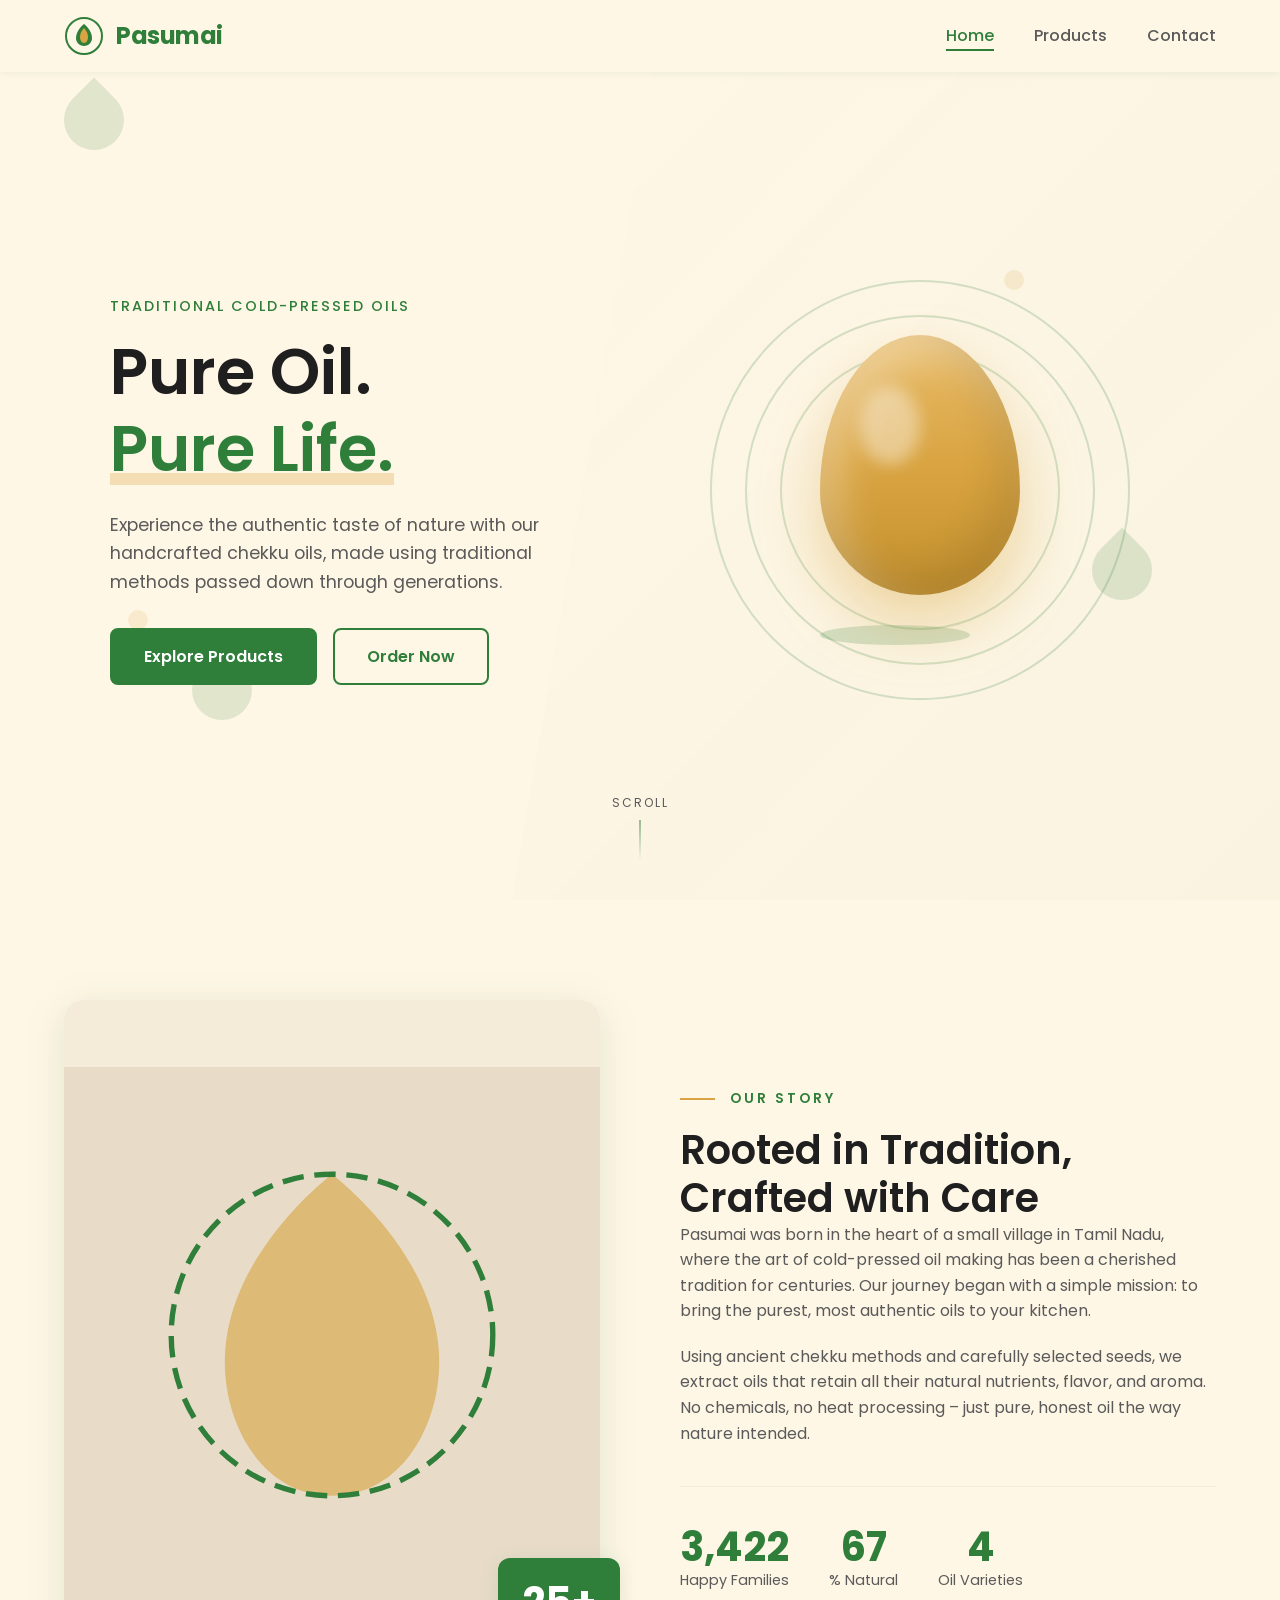
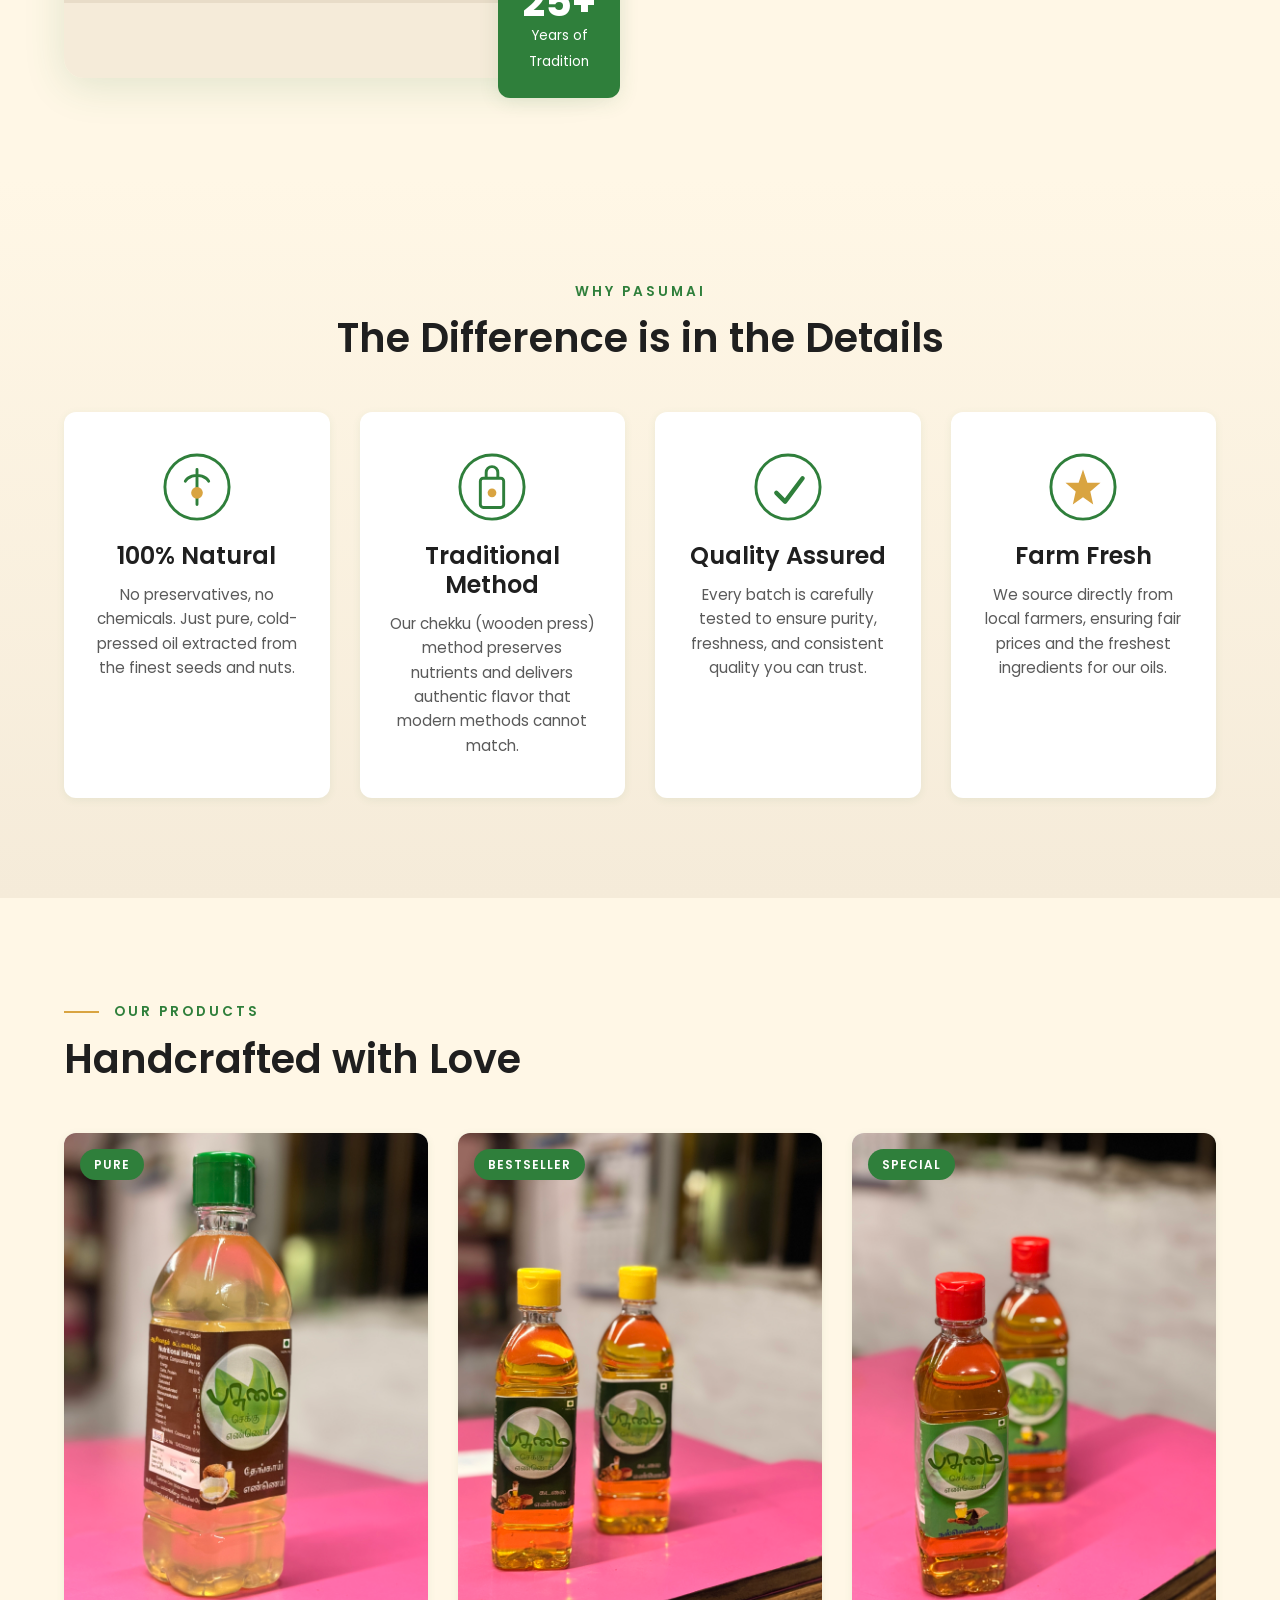
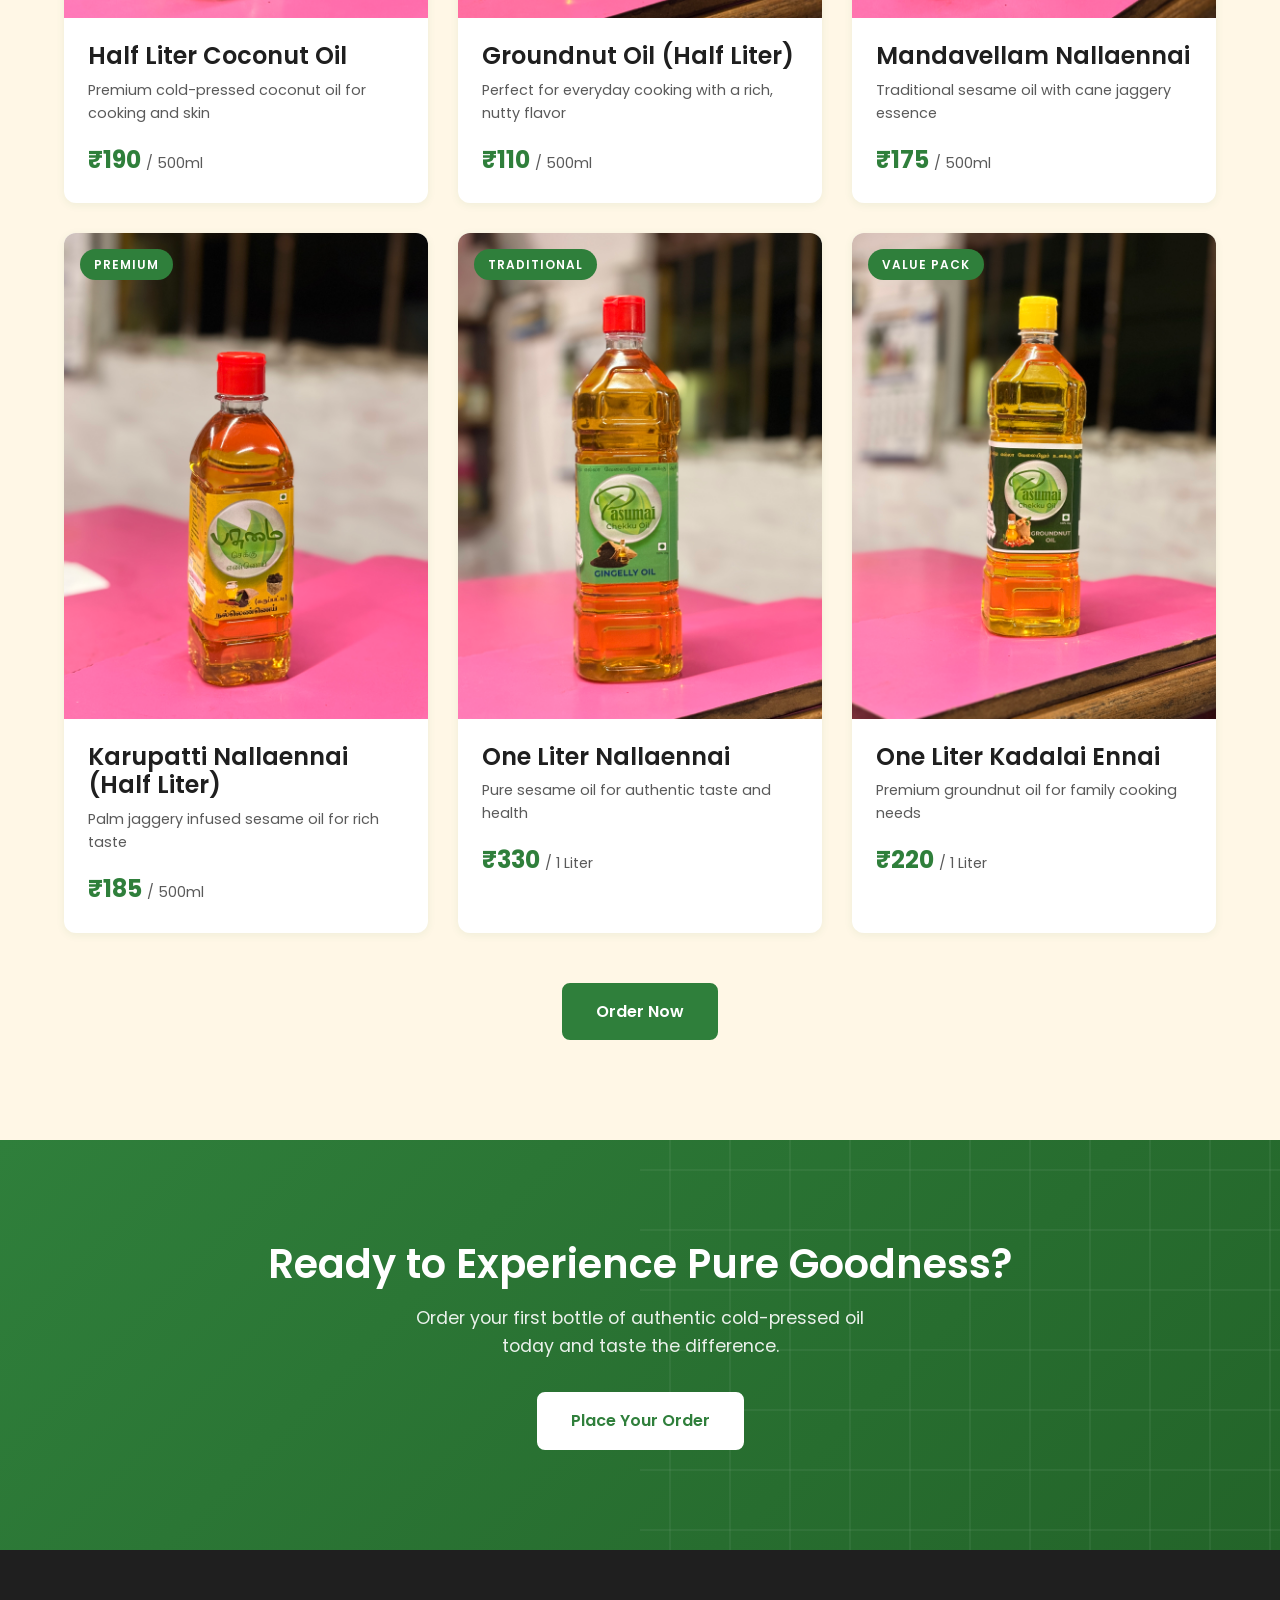
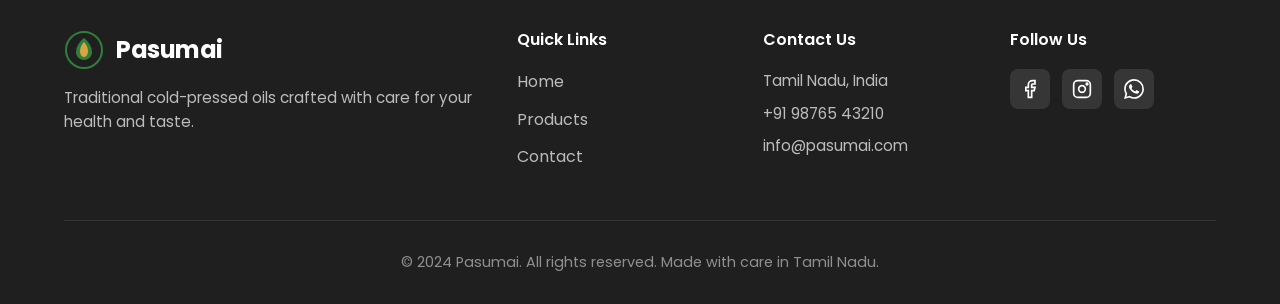
==== commit db4c1f97: "images_updated" ====
--- a/index.html
+++ b/index.html
@@ -108,7 +108,7 @@
               <span class="stat-label">% Natural</span>
             </div>
             <div class="stat">
-              <span class="stat-number" data-target="4">0</span>
+              <span class="stat-number" data-target="6">0</span>
               <span class="stat-label">Oil Varieties</span>
             </div>
           </div>
@@ -179,58 +179,93 @@
         <span class="section-label">Our Products</span>
         <h2 class="section-title">Handcrafted with Love</h2>
       </div>
+      
+      <!-- Updated Products Grid -->
       <div class="products-preview">
+        
+        <!-- Product 1: Half Liter Coconut Oil -->
         <div class="product-card reveal-up delay-1">
           <div class="product-image">
-            <div class="product-placeholder">
-              <svg viewBox="0 0 100 100" fill="none" xmlns="http://www.w3.org/2000/svg">
-                <rect width="100" height="100" fill="#F5EBD9"/>
-                <path d="M50 25C50 25 30 40 30 60C30 75 38 85 50 85C62 85 70 75 70 60C70 40 50 25 50 25Z" fill="#C9A227"/>
-              </svg>
-            </div>
+            <!-- Updated Image -->
+            <img src="halfcoconutoil.jpeg" alt="Half Liter Coconut Oil" style="width: 100%; height: 100%; object-fit: cover;">
+            <span class="product-badge">Pure</span>
+          </div>
+          <div class="product-info">
+            <h3 class="product-name">Half Liter Coconut Oil</h3>
+            <p class="product-desc">Premium cold-pressed coconut oil for cooking and skin</p>
+            <div class="product-price">₹190 <span>/ 500ml</span></div>
+          </div>
+        </div>
+
+        <!-- Product 2: Groundnut Halfliter -->
+        <div class="product-card reveal-up delay-2">
+          <div class="product-image">
+            <img src="kadalaioilhalfliter.jpeg" alt="Groundnut Oil Half Liter" style="width: 100%; height: 100%; object-fit: cover;">
             <span class="product-badge">Bestseller</span>
           </div>
           <div class="product-info">
-            <h3 class="product-name">Groundnut Oil</h3>
+            <h3 class="product-name">Groundnut Oil (Half Liter)</h3>
             <p class="product-desc">Perfect for everyday cooking with a rich, nutty flavor</p>
-            <div class="product-price">₹220 <span>/ Liter</span></div>
-          </div>
-        </div>
+            <div class="product-price">₹110 <span>/ 500ml</span></div>
+          </div>
+        </div>
+
+        <!-- Product 3: Mandavellam Nallaennai -->
+        <div class="product-card reveal-up delay-3">
+          <div class="product-image">
+            <img src="halfmandavellamnallaennai.jpeg" alt="Mandavellam Nallaennai" style="width: 100%; height: 100%; object-fit: cover;">
+            <span class="product-badge">Special</span>
+          </div>
+          <div class="product-info">
+            <h3 class="product-name">Mandavellam Nallaennai</h3>
+            <p class="product-desc">Traditional sesame oil with cane jaggery essence</p>
+            <div class="product-price">₹175 <span>/ 500ml</span></div>
+          </div>
+        </div>
+
+        <!-- Product 4: Karupatti Nallaennai -->
+        <div class="product-card reveal-up delay-1">
+          <div class="product-image">
+            <img src="karupattinallayennaihalf.jpeg" alt="Karupatti Nallaennai" style="width: 100%; height: 100%; object-fit: cover;">
+            <span class="product-badge">Premium</span>
+          </div>
+          <div class="product-info">
+            <h3 class="product-name">Karupatti Nallaennai (Half Liter)</h3>
+            <p class="product-desc">Palm jaggery infused sesame oil for rich taste</p>
+            <div class="product-price">₹185 <span>/ 500ml</span></div>
+          </div>
+        </div>
+
+        <!-- Product 5: One Liter Nallaennai -->
         <div class="product-card reveal-up delay-2">
           <div class="product-image">
-            <div class="product-placeholder">
-              <svg viewBox="0 0 100 100" fill="none" xmlns="http://www.w3.org/2000/svg">
-                <rect width="100" height="100" fill="#F5EBD9"/>
-                <path d="M50 25C50 25 30 40 30 60C30 75 38 85 50 85C62 85 70 75 70 60C70 40 50 25 50 25Z" fill="#8B6914"/>
-              </svg>
-            </div>
-            <span class="product-badge">Premium</span>
-          </div>
-          <div class="product-info">
-            <h3 class="product-name">Nallennai (Sesame Oil)</h3>
-            <p class="product-desc">Traditional sesame oil in two special variants</p>
-            <div class="product-price">From ₹330 <span>/ Liter</span></div>
-          </div>
-        </div>
+            <img src="oneliternallaennai.jpeg" alt="One Liter Nallaennai" style="width: 100%; height: 100%; object-fit: cover;">
+            <span class="product-badge">Traditional</span>
+          </div>
+          <div class="product-info">
+            <h3 class="product-name">One Liter Nallaennai</h3>
+            <p class="product-desc">Pure sesame oil for authentic taste and health</p>
+            <div class="product-price">₹330 <span>/ 1 Liter</span></div>
+          </div>
+        </div>
+
+        <!-- Product 6: One Liter Kadalai Ennai -->
         <div class="product-card reveal-up delay-3">
           <div class="product-image">
-            <div class="product-placeholder">
-              <svg viewBox="0 0 100 100" fill="none" xmlns="http://www.w3.org/2000/svg">
-                <rect width="100" height="100" fill="#F5EBD9"/>
-                <path d="M50 25C50 25 30 40 30 60C30 75 38 85 50 85C62 85 70 75 70 60C70 40 50 25 50 25Z" fill="#E8E8E8"/>
-              </svg>
-            </div>
-            <span class="product-badge">Pure</span>
-          </div>
-          <div class="product-info">
-            <h3 class="product-name">Coconut Oil</h3>
-            <p class="product-desc">Premium cold-pressed coconut oil for cooking and skin</p>
-            <div class="product-price">₹380 <span>/ Liter</span></div>
-          </div>
-        </div>
-      </div>
+            <img src="onelitterkadalai.jpeg" alt="One Liter Kadalai Ennai" style="width: 100%; height: 100%; object-fit: cover;">
+            <span class="product-badge">Value Pack</span>
+          </div>
+          <div class="product-info">
+            <h3 class="product-name">One Liter Kadalai Ennai</h3>
+            <p class="product-desc">Premium groundnut oil for family cooking needs</p>
+            <div class="product-price">₹220 <span>/ 1 Liter</span></div>
+          </div>
+        </div>
+
+      </div>
+      
       <div class="section-cta reveal-up">
-        <a href="products.html" class="btn btn-primary">View All Products</a>
+        <a href="contact.html" class="btn btn-primary">Order Now</a>
       </div>
     </div>
   </section>
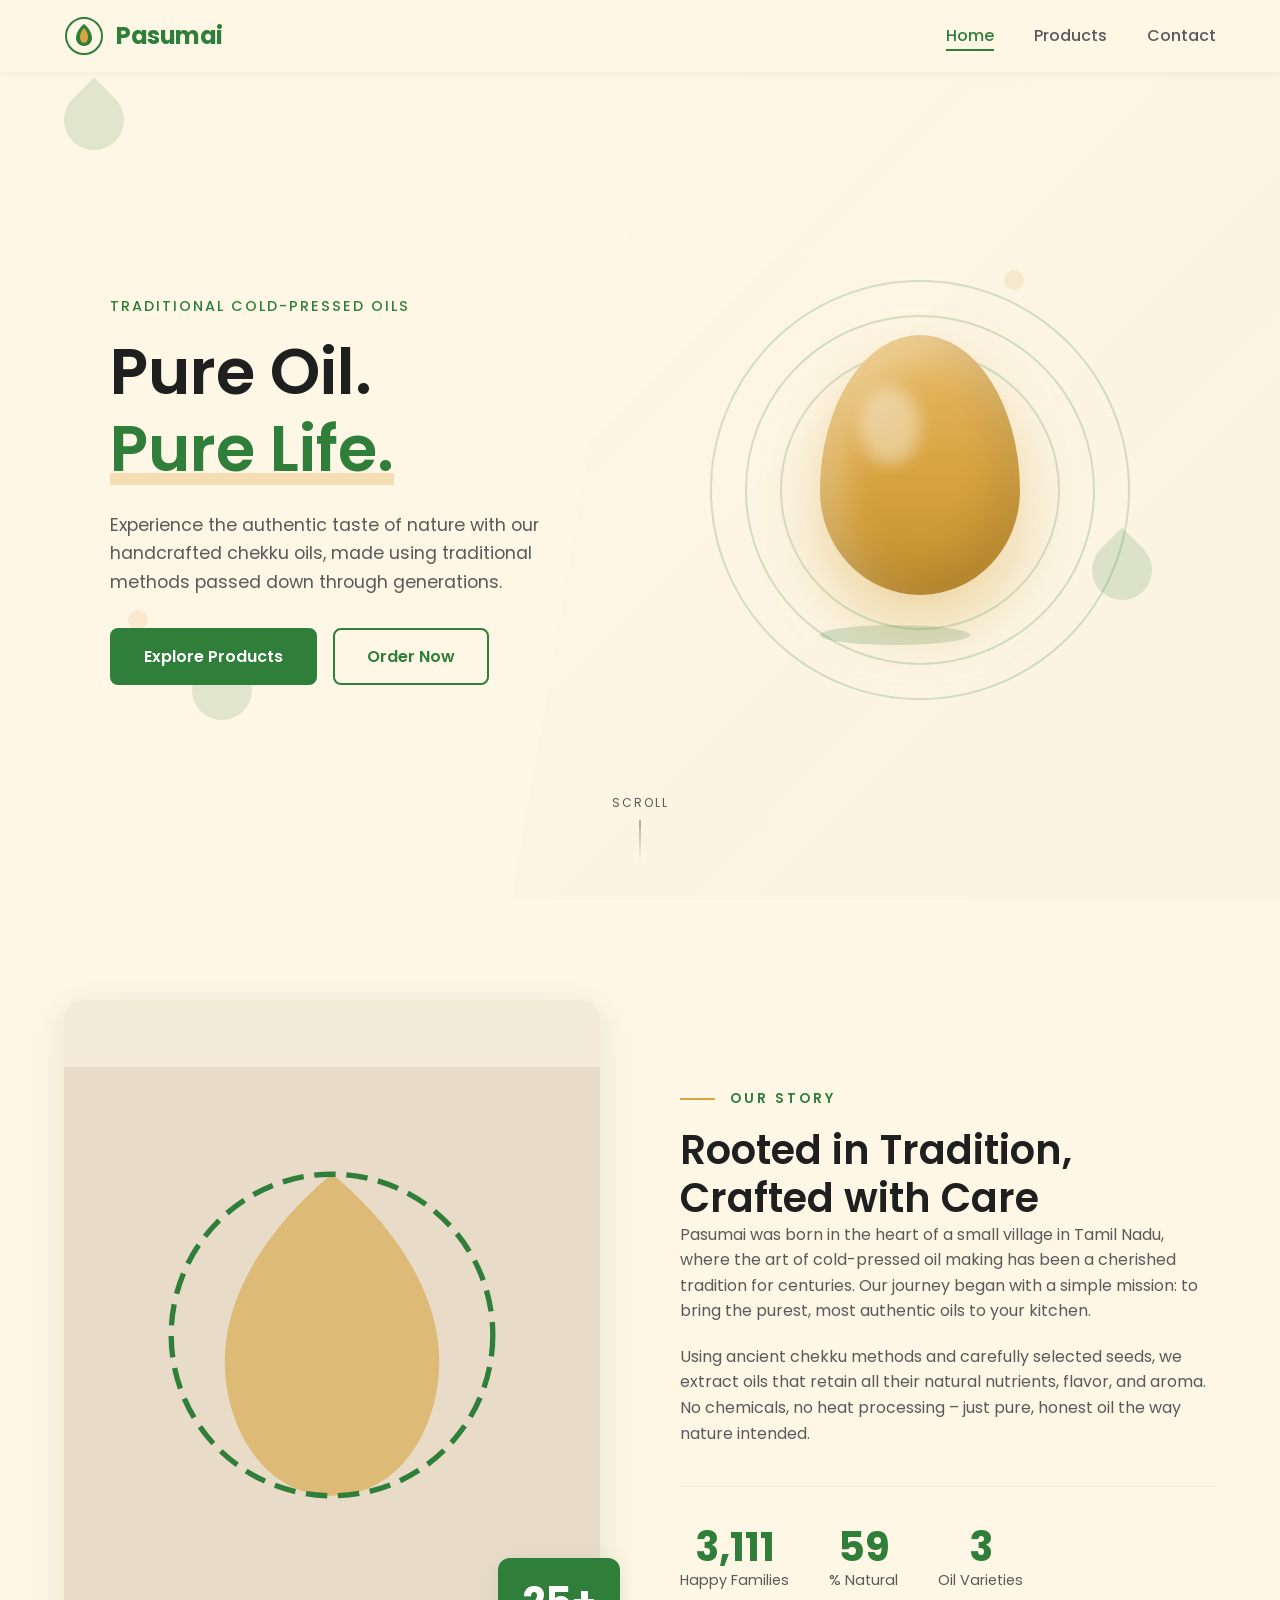
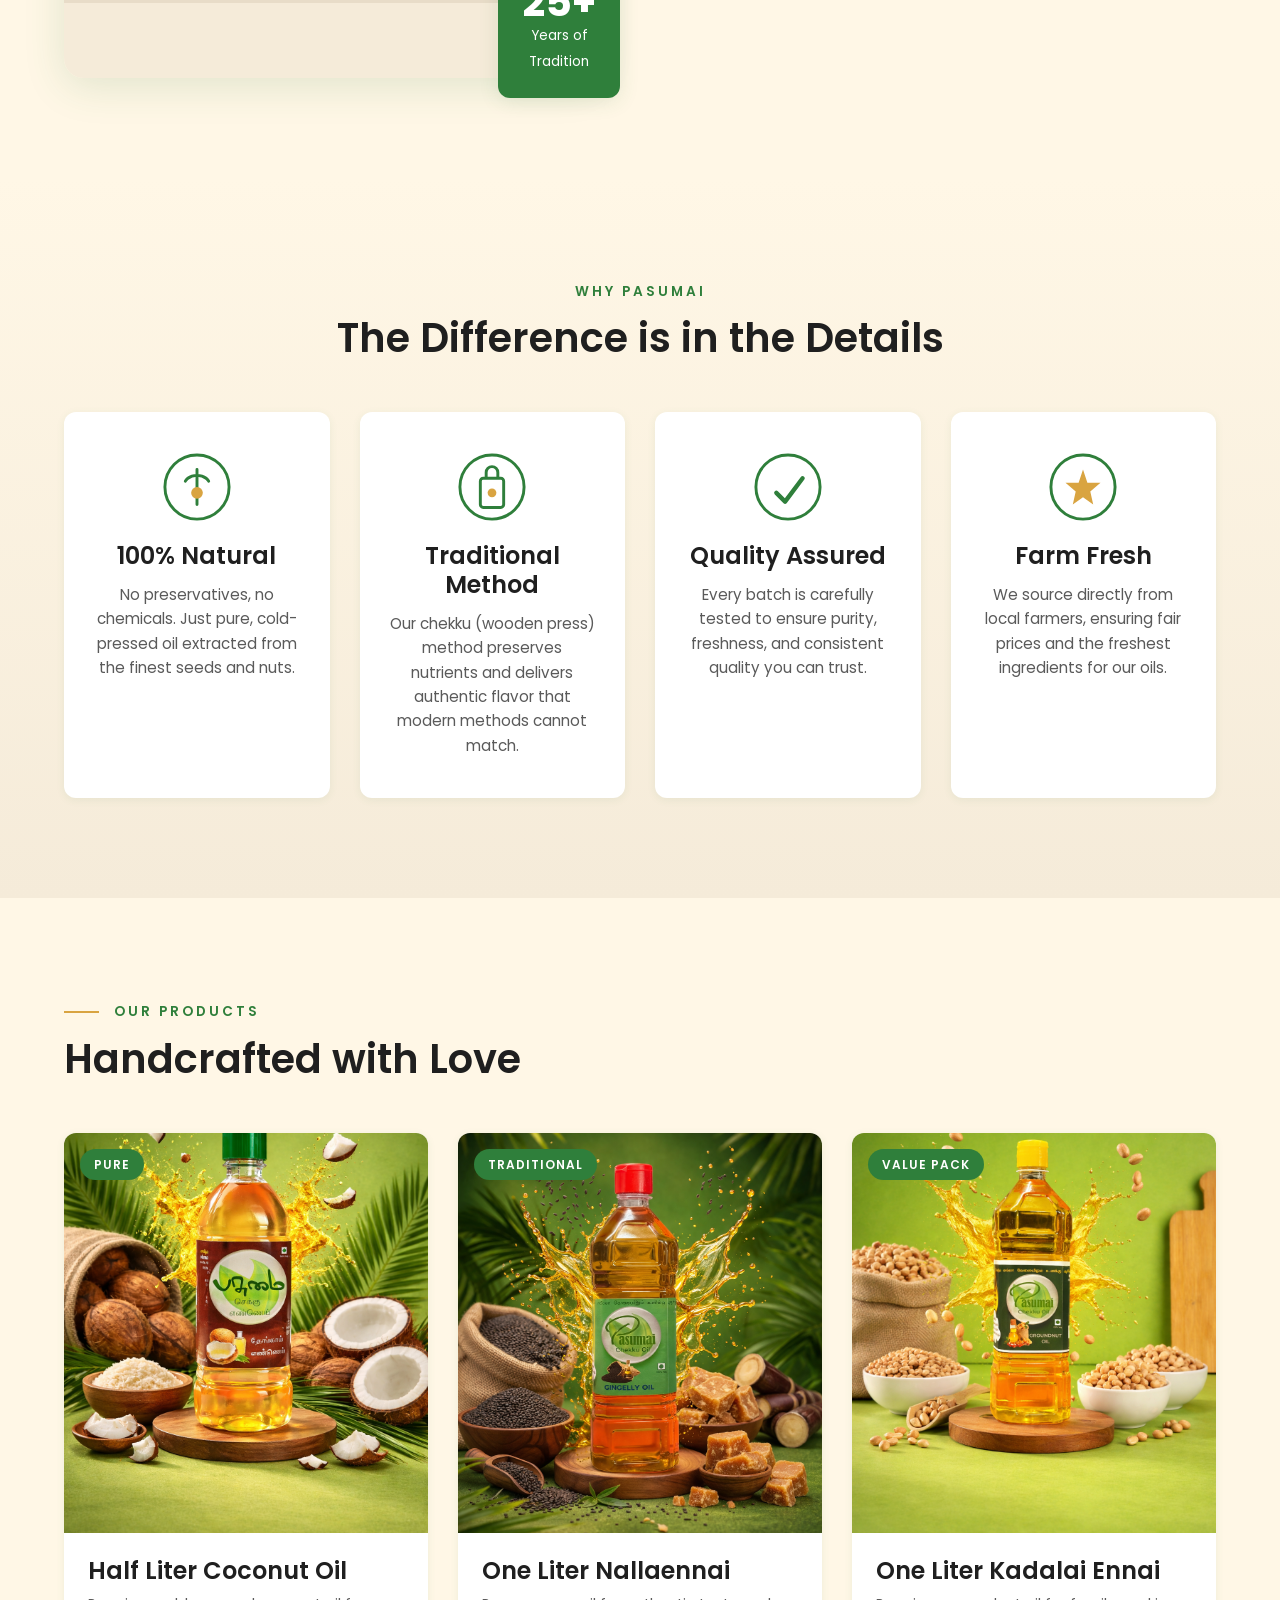
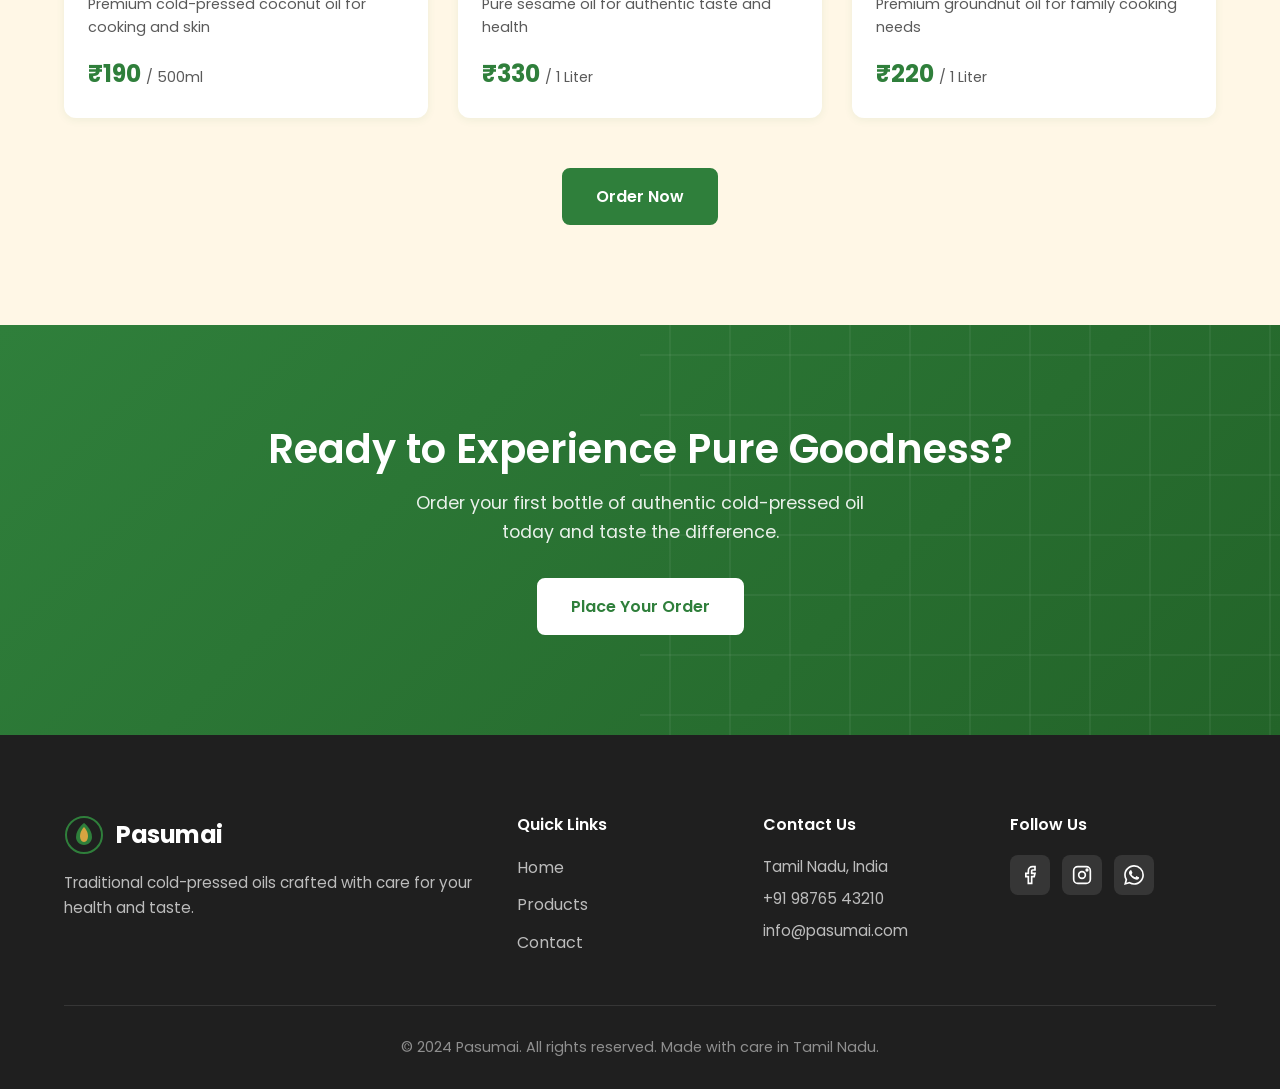
==== commit 15e6d4c8: "images updated" ====
--- a/index.html
+++ b/index.html
@@ -187,7 +187,7 @@
         <div class="product-card reveal-up delay-1">
           <div class="product-image">
             <!-- Updated Image -->
-            <img src="halfcoconutoil.jpeg" alt="Half Liter Coconut Oil" style="width: 100%; height: 100%; object-fit: cover;">
+            <img src="halfcoconutoil.png" alt="Half Liter Coconut Oil" style="width: 100%; height: 100%; object-fit: cover;">
             <span class="product-badge">Pure</span>
           </div>
           <div class="product-info">
@@ -197,49 +197,14 @@
           </div>
         </div>
 
-        <!-- Product 2: Groundnut Halfliter -->
-        <div class="product-card reveal-up delay-2">
-          <div class="product-image">
-            <img src="kadalaioilhalfliter.jpeg" alt="Groundnut Oil Half Liter" style="width: 100%; height: 100%; object-fit: cover;">
-            <span class="product-badge">Bestseller</span>
-          </div>
-          <div class="product-info">
-            <h3 class="product-name">Groundnut Oil (Half Liter)</h3>
-            <p class="product-desc">Perfect for everyday cooking with a rich, nutty flavor</p>
-            <div class="product-price">₹110 <span>/ 500ml</span></div>
-          </div>
-        </div>
-
-        <!-- Product 3: Mandavellam Nallaennai -->
-        <div class="product-card reveal-up delay-3">
-          <div class="product-image">
-            <img src="halfmandavellamnallaennai.jpeg" alt="Mandavellam Nallaennai" style="width: 100%; height: 100%; object-fit: cover;">
-            <span class="product-badge">Special</span>
-          </div>
-          <div class="product-info">
-            <h3 class="product-name">Mandavellam Nallaennai</h3>
-            <p class="product-desc">Traditional sesame oil with cane jaggery essence</p>
-            <div class="product-price">₹175 <span>/ 500ml</span></div>
-          </div>
-        </div>
-
-        <!-- Product 4: Karupatti Nallaennai -->
-        <div class="product-card reveal-up delay-1">
-          <div class="product-image">
-            <img src="karupattinallayennaihalf.jpeg" alt="Karupatti Nallaennai" style="width: 100%; height: 100%; object-fit: cover;">
-            <span class="product-badge">Premium</span>
-          </div>
-          <div class="product-info">
-            <h3 class="product-name">Karupatti Nallaennai (Half Liter)</h3>
-            <p class="product-desc">Palm jaggery infused sesame oil for rich taste</p>
-            <div class="product-price">₹185 <span>/ 500ml</span></div>
-          </div>
-        </div>
+        
+
+        
 
         <!-- Product 5: One Liter Nallaennai -->
         <div class="product-card reveal-up delay-2">
           <div class="product-image">
-            <img src="oneliternallaennai.jpeg" alt="One Liter Nallaennai" style="width: 100%; height: 100%; object-fit: cover;">
+            <img src="oneliternallaennai.png" alt="One Liter Nallaennai" style="width: 100%; height: 100%; object-fit: cover;">
             <span class="product-badge">Traditional</span>
           </div>
           <div class="product-info">
@@ -252,7 +217,7 @@
         <!-- Product 6: One Liter Kadalai Ennai -->
         <div class="product-card reveal-up delay-3">
           <div class="product-image">
-            <img src="onelitterkadalai.jpeg" alt="One Liter Kadalai Ennai" style="width: 100%; height: 100%; object-fit: cover;">
+            <img src="onelitterkadalai.png" alt="One Liter Kadalai Ennai" style="width: 100%; height: 100%; object-fit: cover;">
             <span class="product-badge">Value Pack</span>
           </div>
           <div class="product-info">
--- a/style.css
+++ b/style.css
@@ -77,7 +77,7 @@
 .container {
   width: 100%;
   max-width: 1200px;
-  margin: 0 auto;
+  margin: 0 auto; 
   padding: 0 24px;
 }
 
@@ -556,17 +556,33 @@
   height: 300px;
 }
 
+/* Primary — Green → Gold hover */
 .btn-primary {
-  background: var(--primary);
+  background-color: var(--primary);
   color: var(--white);
   border-color: var(--primary);
 }
 
 .btn-primary:hover {
-  background: var(--primary-dark);
-  border-color: var(--primary-dark);
+  background-color: var(--accent);
+  border-color: var(--accent);
   transform: translateY(-2px);
-  box-shadow: var(--shadow-md);
+  box-shadow: 0 8px 25px rgba(217, 164, 65, 0.35);
+}
+
+.btn-primary:active {
+  transform: translateY(0);
+  box-shadow: var(--shadow-sm);
+}
+
+/* Primary disabled state (for form submission) */
+.btn-primary:disabled {
+  background-color: var(--primary-light);
+  border-color: var(--primary-light);
+  cursor: not-allowed;
+  transform: none;
+  box-shadow: none;
+  opacity: 0.75;
 }
 
 .btn-outline {
@@ -579,6 +595,7 @@
   background: var(--primary);
   color: var(--white);
   transform: translateY(-2px);
+  box-shadow: var(--shadow-md);
 }
 
 .btn-light {
@@ -865,6 +882,7 @@
 .product-image {
   position: relative;
   overflow: hidden;
+  height: 400px;
 }
 
 .product-placeholder {
@@ -983,6 +1001,20 @@
   max-width: 500px;
   margin-left: auto;
   margin-right: auto;
+}
+
+/* CTA button uses gold on green background */
+.cta-section .btn-primary {
+  background-color: var(--accent);
+  border-color: var(--accent);
+  color: var(--text-dark);
+}
+
+.cta-section .btn-primary:hover {
+  background-color: var(--white);
+  border-color: var(--white);
+  color: var(--primary);
+  box-shadow: 0 8px 25px rgba(255, 255, 255, 0.3);
 }
 
 /* ================================
@@ -1398,6 +1430,10 @@
   color: var(--text-muted);
 }
 
+.form-group textarea {
+  resize: vertical;
+}
+
 .form-group select {
   cursor: pointer;
   appearance: none;
@@ -1407,18 +1443,22 @@
   background-size: 20px;
 }
 
+/* Error Styles */
 .error-message {
   display: block;
-  color: #DC3545;
-  font-size: 0.85rem;
-  margin-top: 6px;
-}
-
-.form-group.error input,
-.form-group.error select {
-  border-color: #DC3545;
-}
-
+  color: #e74c3c;
+  font-size: 0.8rem;
+  margin-top: 4px;
+  min-height: 1.2em;
+}
+
+.form-group input.input-error,
+.form-group textarea.input-error,
+.form-group select.input-error {
+  border-color: #e74c3c !important;
+}
+
+/* Form total row */
 .form-total {
   display: flex;
   justify-content: space-between;
@@ -1436,6 +1476,44 @@
   color: var(--primary);
 }
 
+/* Form submit button — green bg, gold hover */
+.form-card button[type="submit"] {
+  background-color: var(--primary);
+  color: var(--white);
+  padding: 14px 20px;
+  border: 2px solid var(--primary);
+  border-radius: var(--radius-sm);
+  cursor: pointer;
+  font-family: inherit;
+  font-size: 1rem;
+  font-weight: 600;
+  width: 100%;
+  transition: var(--transition);
+  position: relative;
+  overflow: hidden;
+}
+
+.form-card button[type="submit"]:hover {
+  background-color: var(--accent);
+  border-color: var(--accent);
+  transform: translateY(-2px);
+  box-shadow: 0 8px 25px rgba(217, 164, 65, 0.35);
+}
+
+.form-card button[type="submit"]:active {
+  transform: translateY(0);
+  box-shadow: var(--shadow-sm);
+}
+
+.form-card button[type="submit"]:disabled {
+  background-color: var(--primary-light);
+  border-color: var(--primary-light);
+  cursor: not-allowed;
+  transform: none;
+  box-shadow: none;
+  opacity: 0.75;
+}
+
 /* Success Message */
 .success-message {
   text-align: center;
@@ -1533,6 +1611,40 @@
   color: var(--text-dark);
 }
 
+/* Clickable Contact Links */
+.contact-item .value a {
+  color: var(--text-dark);
+  text-decoration: none;
+  transition: color 0.2s ease;
+}
+
+.contact-item .value a:hover {
+  color: var(--primary);
+}
+
+/* View on Map Link */
+.map-link {
+  display: inline-flex;
+  align-items: center;
+  gap: 4px;
+  color: var(--primary);
+  font-size: 0.85rem;
+  font-weight: 500;
+  text-decoration: none;
+  margin-top: 4px;
+  transition: color 0.2s ease;
+}
+
+.map-link:hover {
+  color: var(--accent);
+}
+
+.map-link svg {
+  width: 14px;
+  height: 14px;
+}
+
+/* WhatsApp button */
 .whatsapp-btn {
   display: flex;
   align-items: center;
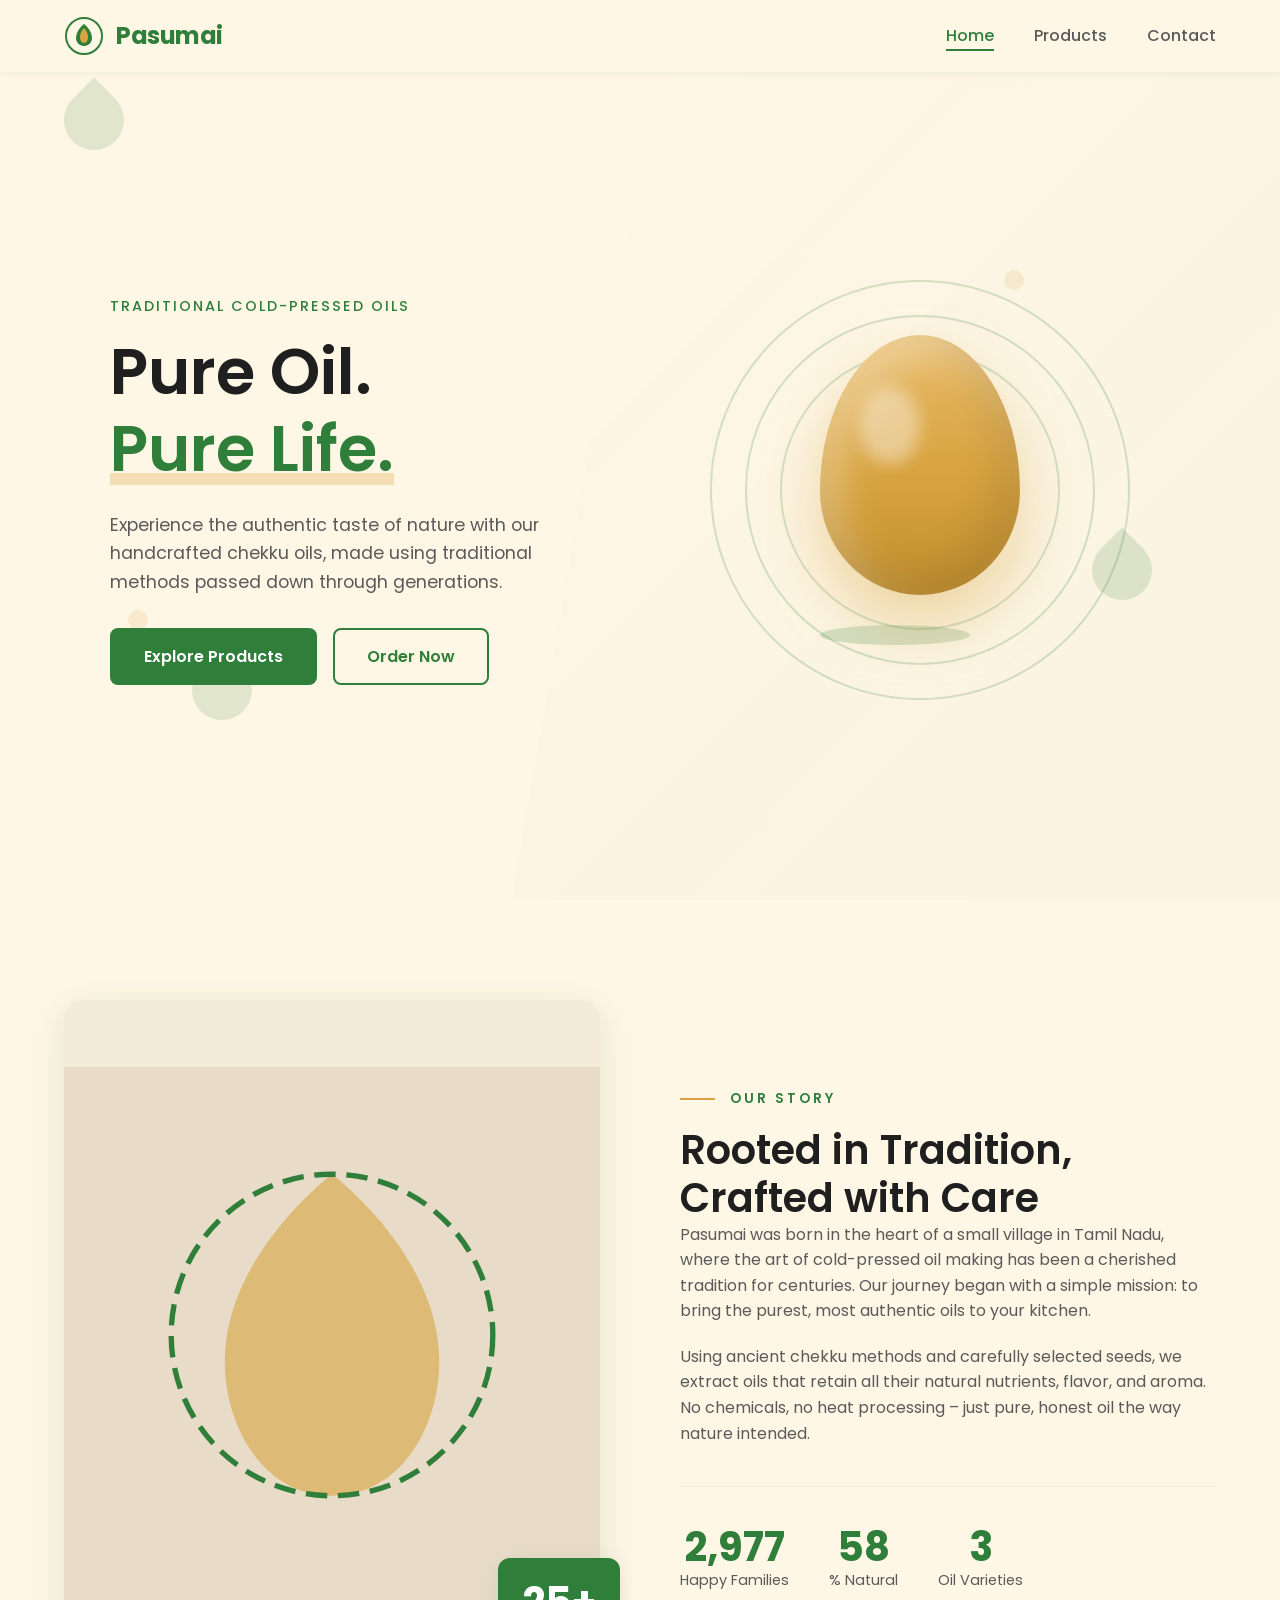
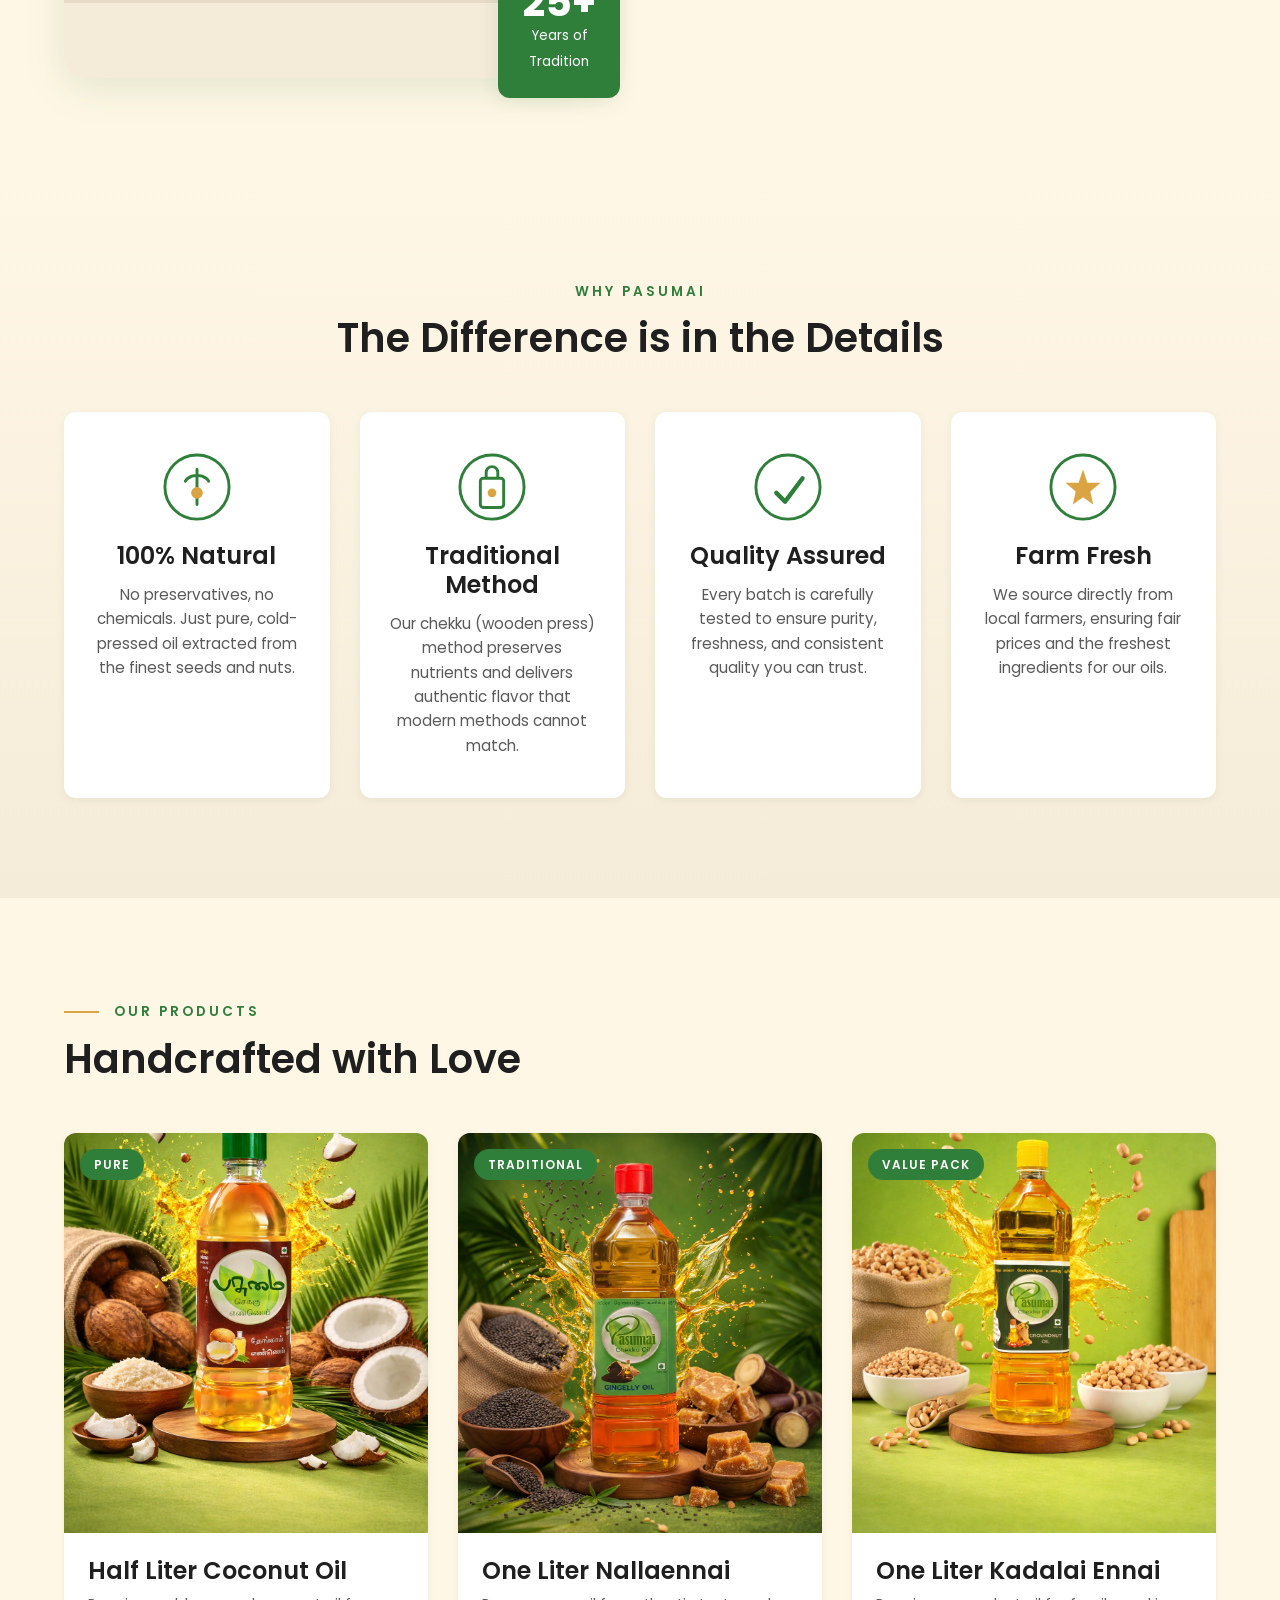
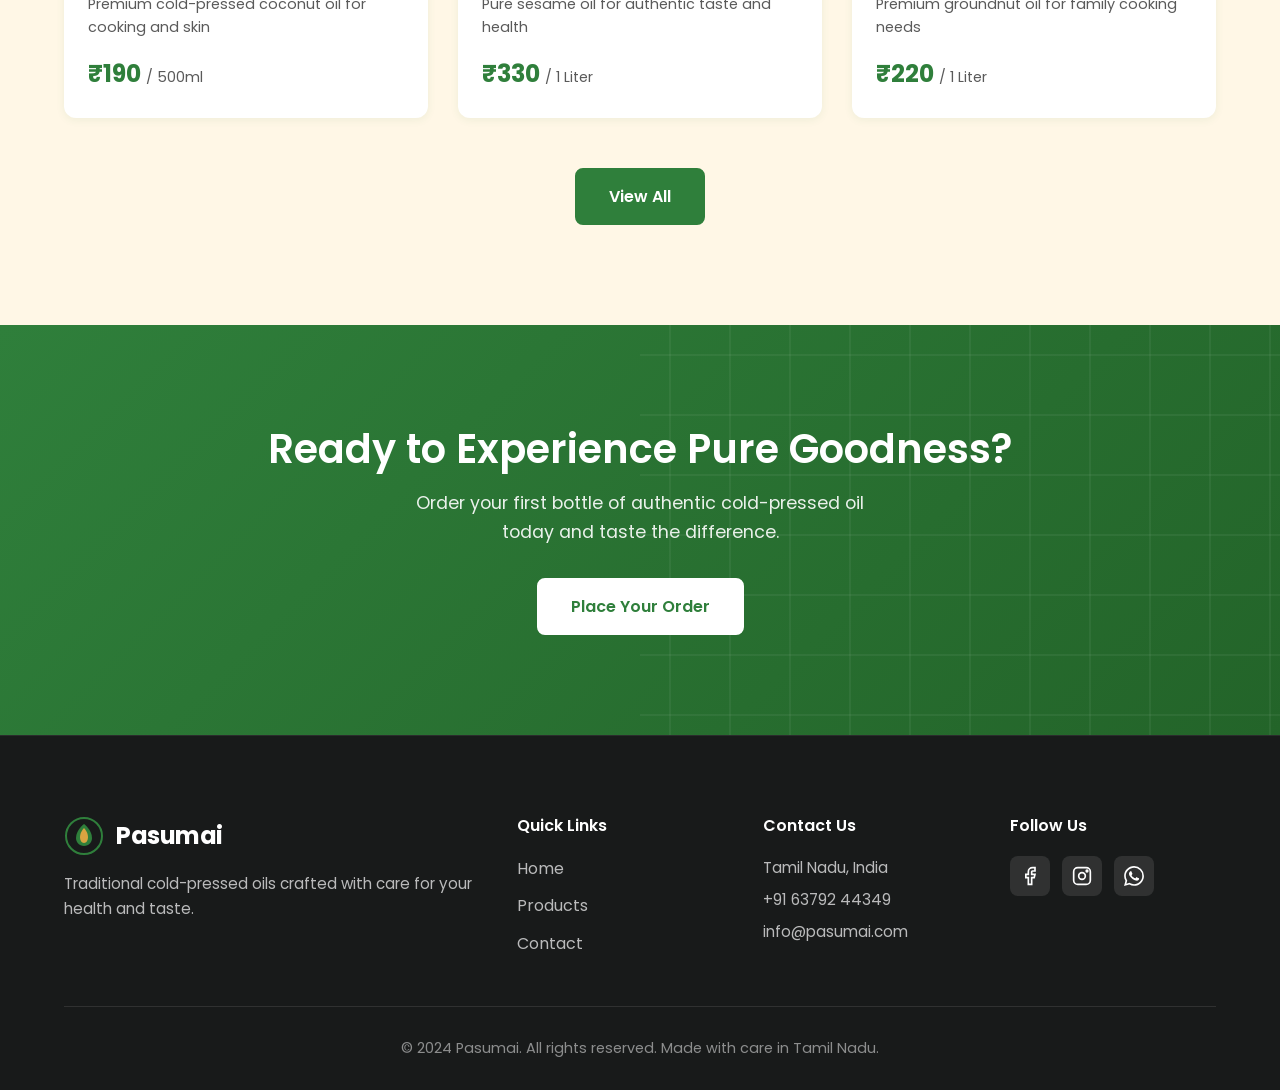
==== commit 03a4a278: "whatsapporderworking" ====
--- a/index.html
+++ b/index.html
@@ -68,10 +68,6 @@
         <div class="decorative-circle circle-3"></div>
       </div>
     </div>
-    <div class="scroll-indicator">
-      <span>Scroll</span>
-      <div class="scroll-line"></div>
-    </div>
   </section>
 
   <!-- About Section -->
@@ -230,7 +226,7 @@
       </div>
       
       <div class="section-cta reveal-up">
-        <a href="contact.html" class="btn btn-primary">Order Now</a>
+        <a href="products.html" class="btn btn-primary">View All</a>
       </div>
     </div>
   </section>
@@ -273,7 +269,7 @@
         <div class="footer-contact">
           <h4>Contact Us</h4>
           <p>Tamil Nadu, India</p>
-          <p>+91 98765 43210</p>
+          <p>+91 63792 44349</p>
           <p>info@pasumai.com</p>
         </div>
         <div class="footer-social">
--- a/style.css
+++ b/style.css
@@ -158,8 +158,7 @@
   left: 0;
   width: 100%;
   z-index: 1000;
-  background: rgba(255, 247, 230, 0.95);
-  backdrop-filter: blur(10px);
+  background: rgba(255, 247, 230, 0.98);
   box-shadow: var(--shadow-sm);
   transition: var(--transition);
 }
@@ -614,6 +613,78 @@
   width: 100%;
 }
 
+.order-item {
+  background: rgba(255, 255, 255, 0.92);
+  border: 1px solid rgba(47, 127, 59, 0.12);
+  box-shadow: 0 12px 30px rgba(47, 127, 59, 0.08);
+  border-radius: 18px;
+  padding: 16px;
+  margin-bottom: 16px;
+}
+
+.order-item-row {
+  display: flex;
+  align-items: center;
+  gap: 16px;
+  flex-wrap: wrap;
+}
+
+.order-item .product,
+.order-item .quantity {
+  flex: 1 1 220px;
+  min-width: 180px;
+  border: 1px solid rgba(47, 127, 59, 0.2);
+  background: #fff;
+  border-radius: 12px;
+  padding: 14px 16px;
+  font-size: 0.95rem;
+  color: var(--text-dark);
+}
+
+.order-item .product {
+  padding-right: 12px;
+}
+
+.remove-item {
+  display: inline-flex;
+  align-items: center;
+  justify-content: center;
+  gap: 8px;
+  padding: 12px 18px;
+  border-radius: 999px;
+  border: 1px solid rgba(217, 164, 65, 0.3);
+  background: rgba(217, 164, 65, 0.08);
+  color: var(--brown);
+  font-weight: 600;
+  transition: var(--transition);
+  cursor: pointer;
+}
+
+.remove-item:hover {
+  background: rgba(217, 164, 65, 0.18);
+  transform: translateY(-1px);
+}
+
+.remove-item svg {
+  width: 16px;
+  height: 16px;
+  fill: none;
+  stroke: var(--brown);
+  stroke-width: 2;
+}
+
+.order-item-errors {
+  display: flex;
+  flex-wrap: wrap;
+  gap: 12px;
+  margin-top: 12px;
+}
+
+.order-item-errors .error-message {
+  color: #b34444;
+  font-size: 0.85rem;
+}
+
 /* ================================
    SECTION HEADERS
    ================================ */
@@ -876,7 +947,7 @@
 
 .product-card:hover {
   transform: translateY(-8px);
-  box-shadow: var(--shadow-lg);
+  box-shadow: 0 30px 90px rgba(47, 127, 59, 0.12);
 }
 
 .product-image {
@@ -1021,9 +1092,10 @@
    FOOTER
    ================================ */
 .footer {
-  background: var(--text-dark);
+  background: rgba(15, 17, 18, 0.96);
   color: var(--white);
   padding: 80px 0 30px;
+  border-top: 1px solid rgba(255, 255, 255, 0.08);
 }
 
 .footer-grid {
@@ -1185,7 +1257,7 @@
 }
 
 .product-card-full:hover {
-  box-shadow: var(--shadow-lg);
+  box-shadow: 0 30px 90px rgba(47, 127, 59, 0.12);
 }
 
 .product-card-full.featured {
@@ -1301,6 +1373,7 @@
 
 .variant-card {
   background: var(--white);
+  border: 1px solid rgba(47, 127, 59, 0.12);
   padding: 24px;
   border-radius: var(--radius-md);
   box-shadow: var(--shadow-sm);
